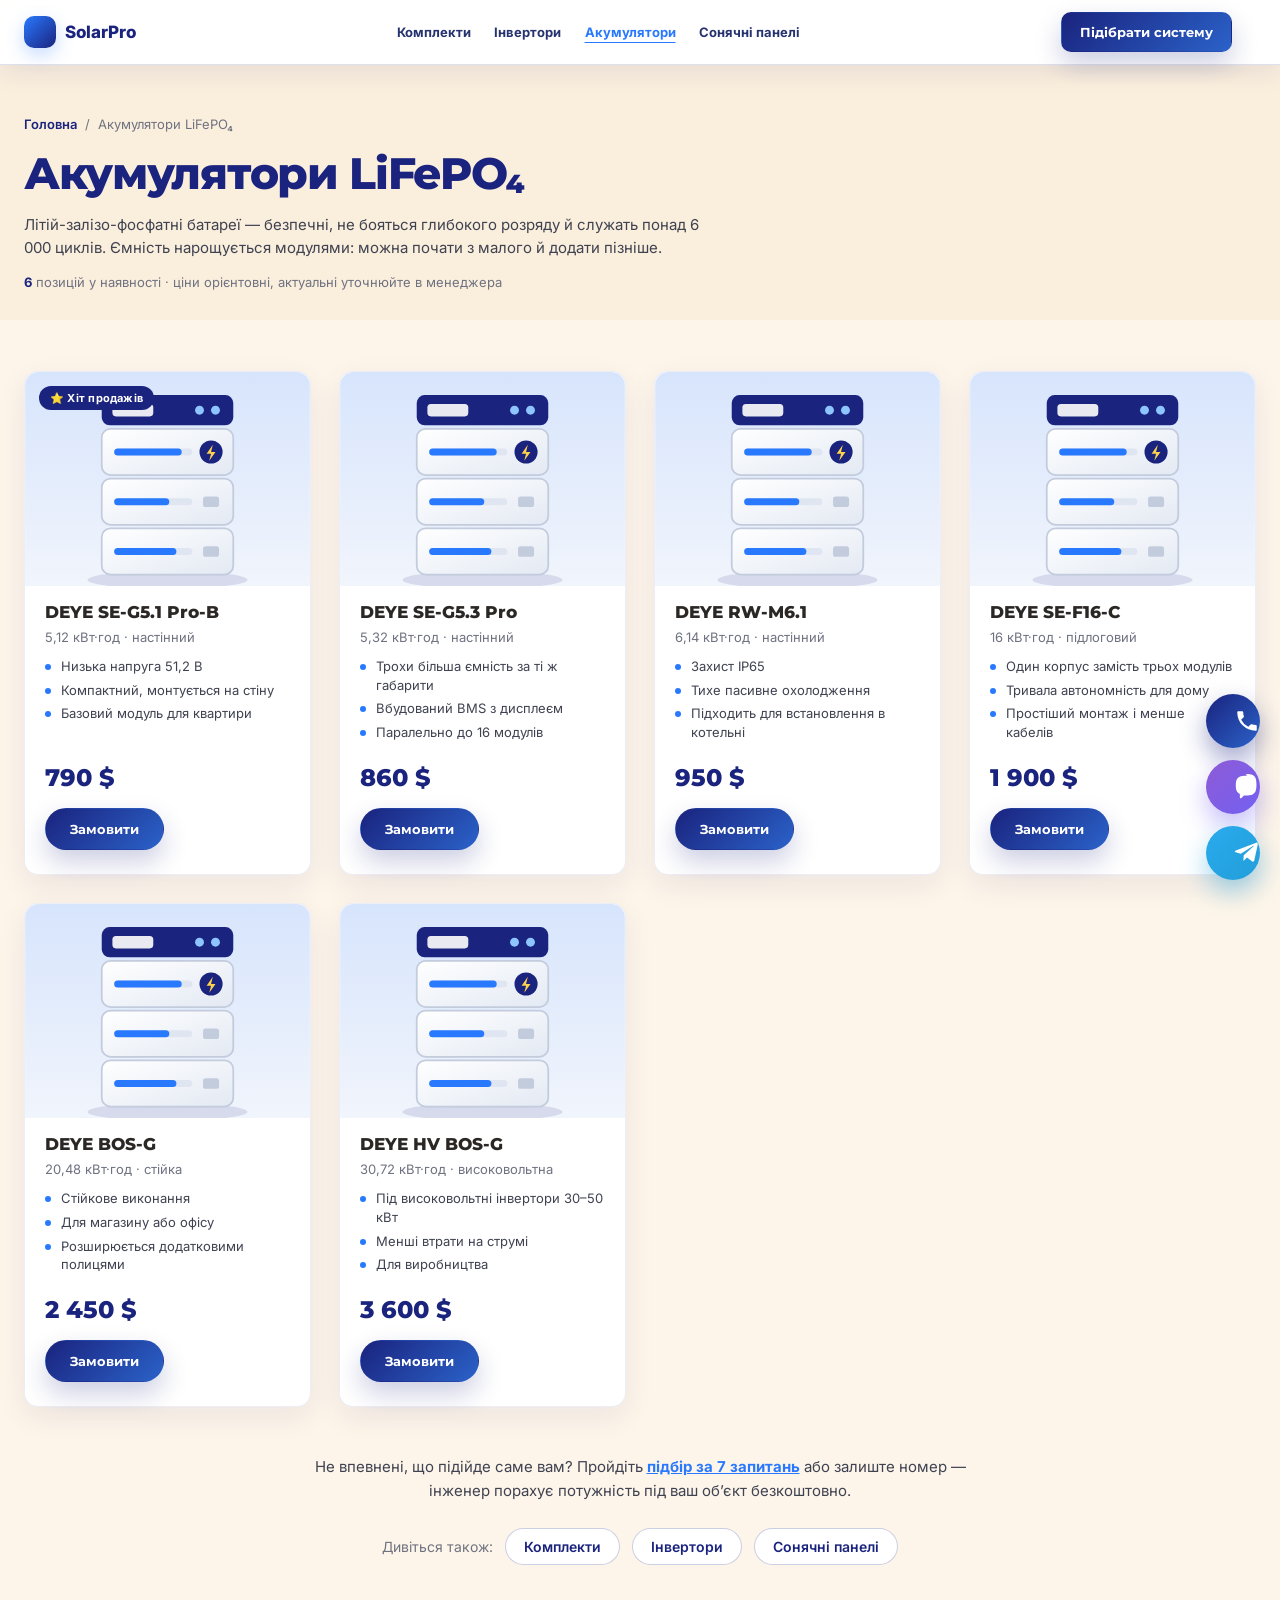
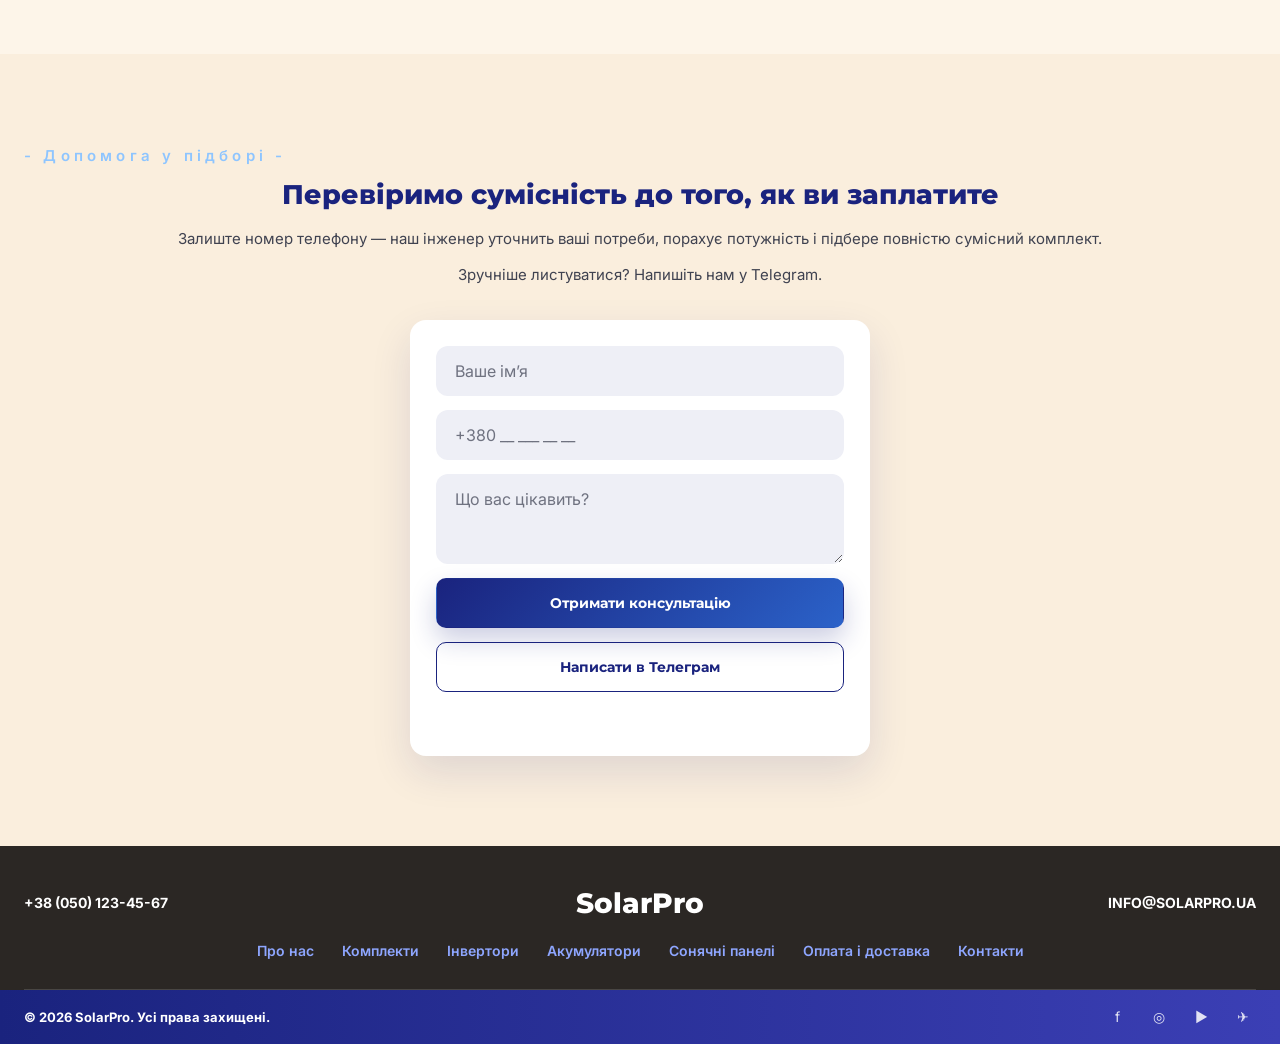
==== batteries.html @ 6836061a "Add SolarPro multi-page site Landing page plus four catalog pages for solar inverters, batteries and" ====
<!doctype html>
<html lang="uk">
  <head>
    <meta charset="utf-8">
    <meta name="viewport" content="width=device-width, initial-scale=1">
    <meta name="description" content="Акумулятори LiFePO₄ DEYE від 5 до 30 кВт·год для резервного живлення дому та бізнесу. Ціни та характеристики.">
    <meta name="theme-color" content="#1a237e">
    <title>Акумулятори LiFePO₄ | SolarPro</title>

    <link rel="preconnect" href="https://fonts.googleapis.com">
    <link rel="preconnect" href="https://fonts.gstatic.com" crossorigin>
    <link href="https://fonts.googleapis.com/css2?family=Inter:wght@400;500;600;700&family=Montserrat:wght@600;700;800&display=swap" rel="stylesheet">
    <link rel="stylesheet" href="styles.css">
  </head>

  <body class="page">
    <a class="skip-link" href="#catalog-grid">Перейти до товарів</a>

    <header class="page-header">
      <div class="shell sticky-header__inner">
        <a class="sticky-header__logo" href="index.html">
          <span class="approved-logo-mark" aria-hidden="true"></span>
          <span>SolarPro</span>
        </a>
        <nav class="sticky-header__nav" aria-label="Каталог">
            <a href="kits.html">Комплекти</a>
            <a href="inverters.html">Інвертори</a>
            <a href="batteries.html" class="is-active">Акумулятори</a>
            <a href="panels.html">Сонячні панелі</a>
        </nav>
        <a class="btn btn--primary btn--sm" href="index.html#selection">Підібрати систему</a>
        <button class="sticky-header__menu" type="button" aria-label="Відкрити меню" aria-expanded="false" aria-controls="mobile-nav"></button>
      </div>
    </header>

    <div class="mobile-nav" id="mobile-nav" hidden>
      <div class="mobile-nav__panel" role="dialog" aria-modal="true" aria-label="Меню">
        <button class="mobile-nav__close" type="button" aria-label="Закрити меню">×</button>
        <nav aria-label="Мобільне меню">
          <a href="index.html">Головна</a>
          <a href="kits.html">Комплекти</a>
          <a href="inverters.html">Інвертори</a>
          <a href="batteries.html">Акумулятори</a>
          <a href="panels.html">Сонячні панелі</a>
          <a href="index.html#selection">Підбір обладнання</a>
          <a href="index.html#about">Про нас</a>
          <a href="index.html#faq">Запитання</a>
          <a href="index.html#contacts">Контакти</a>
        </nav>
        <a class="mobile-nav__phone" href="tel:+380501234567" data-config="brand.phone">+38 (050) 123-45-67</a>
        <a class="mobile-nav__tg" href="#" data-config-href="social.telegram" target="_blank" rel="noopener">Написати в Telegram</a>
      </div>
    </div>

    <main>
      <section class="page-intro">
        <div class="shell">
          <nav class="breadcrumbs" aria-label="Хлібні крихти">
            <a href="index.html">Головна</a>
            <span aria-hidden="true">/</span>
            <span>Акумулятори LiFePO₄</span>
          </nav>

          <h1 class="page-title">Акумулятори LiFePO₄</h1>
          <p class="page-desc">Літій-залізо-фосфатні батареї — безпечні, не бояться глибокого розряду й служать понад 6 000 циклів. Ємність нарощується модулями: можна почати з малого й додати пізніше.</p>
          <p class="page-count"><strong data-catalog-count>0</strong> позицій у наявності · ціни орієнтовні, актуальні уточнюйте в менеджера</p>
        </div>
      </section>

      <section class="section section--catalog">
        <div class="shell">
          <div class="catalog-grid" id="catalog-grid" data-catalog="batteries"></div>

          <p class="catalog-hint">
            Не впевнені, що підійде саме вам? Пройдіть <a href="index.html#selection">підбір за 7 запитань</a>
            або залиште номер — інженер порахує потужність під ваш об’єкт безкоштовно.
          </p>

          <div class="crosslinks">
            <span class="crosslinks__label">Дивіться також:</span>
            <a class="crosslink" href="kits.html">Комплекти</a>
          <a class="crosslink" href="inverters.html">Інвертори</a>
          <a class="crosslink" href="panels.html">Сонячні панелі</a>
          </div>
        </div>
      </section>

      <section class="section section--help" id="contacts">
        <div class="shell help">
          <div class="help__text">
            <p class="eyebrow eyebrow--left">Допомога у підборі</p>
            <h2 class="help__title">Перевіримо сумісність до того, як ви заплатите</h2>
            <p>Залиште номер телефону — наш інженер уточнить ваші потреби, порахує потужність і підбере повністю сумісний комплект.</p>
            <p>Зручніше листуватися? Напишіть нам у Telegram.</p>
          </div>

          <form class="help__form" novalidate data-lead-form data-lead-source="Сторінка «Акумулятори LiFePO₄»">
            <div class="field">
              <label class="visually-hidden" for="p-name">Ваше ім’я</label>
              <input id="p-name" name="name" type="text" required autocomplete="name" placeholder="Ваше ім’я">
            </div>
            <div class="field">
              <label class="visually-hidden" for="p-phone">Ваш номер телефону</label>
              <input id="p-phone" name="phone" type="tel" required autocomplete="tel" placeholder="+380 __ ___ __ __">
            </div>
            <div class="field">
              <label class="visually-hidden" for="c-message">Що вас цікавить</label>
              <textarea id="c-message" name="message" rows="3" placeholder="Що вас цікавить?"></textarea>
            </div>
            <button class="btn btn--primary btn--wide" type="submit">Отримати консультацію</button>
            <a class="btn btn--outline btn--wide" href="#" data-config-href="social.telegram" target="_blank" rel="noopener">Написати в Телеграм</a>
            <p class="form__status" data-form-status role="status"></p>
          </form>
        </div>
      </section>
    </main>

    <footer class="footer">
      <div class="shell footer__top">
        <a class="footer__phone" href="tel:+380501234567" data-config="brand.phone">+38 (050) 123-45-67</a>
        <a class="footer__logo" href="index.html">SolarPro</a>
        <a class="footer__email" href="mailto:info@solarpro.ua" data-config="brand.email">info@solarpro.ua</a>
      </div>

      <nav class="footer__nav shell" aria-label="Footer">
        <a href="index.html#about">Про нас</a>
        <a href="kits.html">Комплекти</a>
        <a href="inverters.html">Інвертори</a>
        <a href="batteries.html">Акумулятори</a>
        <a href="panels.html">Сонячні панелі</a>
        <a href="index.html#faq">Оплата і доставка</a>
        <a href="index.html#contacts">Контакти</a>
      </nav>

      <div class="footer__bar">
        <div class="shell footer__bar-inner">
          <p>© <span data-year>2026</span> SolarPro. Усі права захищені.</p>
          <ul class="footer__social">
            <li><a href="#" data-config-href="social.facebook" target="_blank" rel="noopener" aria-label="Facebook">f</a></li>
            <li><a href="#" data-config-href="social.instagram" target="_blank" rel="noopener" aria-label="Instagram">◎</a></li>
            <li><a href="#" data-config-href="social.youtube" target="_blank" rel="noopener" aria-label="YouTube">▶</a></li>
            <li><a href="#" data-config-href="social.telegram" target="_blank" rel="noopener" aria-label="Telegram">✈</a></li>
          </ul>
        </div>
      </div>
    </footer>

    <!-- плаваючі кнопки зв'язку -->
    <div class="fab-stack">
      <a class="fab fab--phone" href="tel:+380501234567" data-config-href="brand.phoneHref" aria-label="Подзвонити нам">
        <svg viewBox="0 0 24 24" aria-hidden="true"><path fill="currentColor" d="M6.6 10.8a15.1 15.1 0 0 0 6.6 6.6l2.2-2.2c.3-.3.7-.4 1-.2 1.2.4 2.4.6 3.6.6.6 0 1 .4 1 1V20c0 .6-.4 1-1 1A17 17 0 0 1 3 4c0-.6.4-1 1-1h3.5c.6 0 1 .4 1 1 0 1.3.2 2.5.6 3.6.1.4 0 .8-.2 1l-2.3 2.2Z"/></svg>
        <span class="fab__label">Подзвонити</span>
      </a>

      <a class="fab fab--viber" href="#" data-config-href="social.viber" target="_blank" rel="noopener" aria-label="Написати у Viber">
        <svg viewBox="0 0 24 24" aria-hidden="true"><path fill="currentColor" d="M12 1.5c-3 0-5.3.3-6.9 1C3 3.4 1.9 5.6 1.7 8.6c-.1 1.5-.1 3 .1 4.5.3 2.6 1.5 4.4 3.6 5.3v3.1c0 .8.9 1.2 1.5.6l2.2-2.3c.4 0 .8.1 1.2.1 3 0 5.3-.3 6.9-1 2.1-.9 3.2-3.1 3.4-6.1.2-1.9.2-3.8 0-5.7-.2-3-1.3-5.2-3.4-6.1-1.6-.7-3.2-1-6.2-1Zm-.2 3.3c2.7 0 4.9 2.1 5 4.8 0 .3.2.5.5.5s.5-.2.5-.6c-.1-3.2-2.7-5.7-6-5.7-.3 0-.5.2-.5.5s.2.5.5.5Zm.1 2c1.6 0 2.9 1.2 3 2.8 0 .3.2.5.5.5s.5-.3.5-.6c-.1-2.1-1.8-3.7-4-3.7-.3 0-.5.2-.5.5s.2.5.5.5Zm.1 2c.6 0 1 .4 1 1 0 .3.2.5.5.5s.5-.2.5-.6c-.1-1-.9-1.8-2-1.9-.3 0-.5.2-.5.5s.2.5.5.5ZM8.4 7.2c-.4-.5-1-.6-1.5-.3l-.6.4c-.9.6-1.1 1.7-.6 2.7a14 14 0 0 0 5.6 5.6c1 .5 2.1.3 2.7-.6l.4-.6c.3-.5.2-1.1-.3-1.5l-1.5-1c-.4-.3-1-.2-1.4.2l-.4.5a9.5 9.5 0 0 1-2.4-2.4l.5-.4c.4-.4.5-1 .2-1.4l-.7-1.2Z"/></svg>
        <span class="fab__label">Viber</span>
      </a>

      <a class="fab fab--tg" href="#" data-config-href="social.telegram" target="_blank" rel="noopener" aria-label="Написати в Telegram">
        <svg viewBox="0 0 24 24" aria-hidden="true"><path fill="currentColor" d="M21.9 4.3 18.7 19c-.2 1-.9 1.3-1.8.8l-4.9-3.6-2.4 2.3c-.3.3-.5.5-1 .5l.4-5 9.1-8.2c.4-.4-.1-.6-.6-.2L6.3 12.7l-4.8-1.5c-1-.3-1-1 .2-1.5l18.8-7.2c.9-.3 1.6.2 1.4 1.8Z"/></svg>
        <span class="fab__label">Telegram</span>
      </a>
    </div>

    <div class="modal" id="thanks-modal" hidden>
      <div class="modal__backdrop" data-modal-close></div>
      <div class="modal__box" role="dialog" aria-modal="true" aria-labelledby="thanks-title">
        <button class="modal__close" type="button" aria-label="Закрити" data-modal-close>×</button>
        <span class="modal__check" aria-hidden="true">✓</span>
        <h3 id="thanks-title" data-thanks-title>Дякуємо! Заявку прийнято</h3>
        <p data-thanks-text></p>
        <p class="modal__extra" data-thanks-extra></p>
        <a class="btn btn--primary btn--wide" href="#" data-thanks-button target="_blank" rel="noopener">Перейти в Telegram-канал</a>
        <button class="modal__later" type="button" data-modal-close>Пізніше</button>
      </div>
    </div>

    <script src="config.js"></script>
    <script src="products.js"></script>
    <script src="script.js"></script>
  </body>
</html>
---- styles.css ----
/* ============================================================================
   SolarPro — стилі сайту
   1. Токени та база
   2. Перший екран (без змін із approved-hero.html)
   3. Загальні елементи: shell, кнопки, заголовки, каруселі
   4. Секції
   5. Модалка, мобільне меню, FAB
   6. Адаптив
   ========================================================================== */

/* ============================================================
   1. ТОКЕНИ ТА БАЗА
   ============================================================ */
:root {
  color-scheme: light;
  font-family: Inter, Montserrat, Arial, sans-serif;
  background: #f4f7ff;

  --cream: #fdf5e9;
  --cream-alt: #faeedd;
  --cream-deep: #f6e7d2;
  --navy: #1a237e;
  --navy-soft: #26336f;
  --blue: #2979ff;
  --blue-pale: #8ec5ff;
  --ink: #2b2724;
  --text: #3f4250;
  --muted: #6f7280;
  --line: rgba(26, 35, 126, 0.14);

  --shell: 1240px;
  --radius: 14px;
  --heading: Montserrat, Inter, Arial, sans-serif;
}

* {
  box-sizing: border-box;
}

html {
  scroll-behavior: smooth;
}

body {
  min-width: 320px;
  min-height: 100vh;
  margin: 0;
  color: #25345f;
  background:
    radial-gradient(circle at 85% 8%, rgba(41, 121, 255, 0.1), transparent 30rem),
    #f4f7ff;
}

button,
a {
  font: inherit;
}

img {
  max-width: 100%;
}

[hidden] {
  display: none !important;
}

.visually-hidden {
  position: absolute;
  overflow: hidden;
  width: 1px;
  height: 1px;
  clip: rect(0 0 0 0);
  white-space: nowrap;
}

.skip-link {
  position: absolute;
  z-index: 60;
  top: -60px;
  left: 16px;
  padding: 10px 16px;
  border-radius: 0 0 10px 10px;
  color: #fff;
  background: var(--navy);
  font-weight: 700;
  text-decoration: none;
  transition: top 160ms ease;
}

.skip-link:focus-visible {
  top: 0;
}

/* ============================================================
   2. ПЕРШИЙ ЕКРАН — код узятий із approved-hero.html без змін
   ============================================================ */
.approved-hybrid-variant {
  width: min(1440px, calc(100% - 32px));
  min-height: calc(100svh - 32px);
  margin: 16px auto;
  overflow: hidden;
  border: 1px solid rgba(26, 35, 126, 0.16);
  border-radius: 22px;
  background: #ffffff;
  box-shadow: 0 24px 60px rgba(20, 38, 112, 0.2);
}

.approved-video-area {
  position: relative;
  height: clamp(410px, 56svh, 560px);
  overflow: hidden;
  background: #0b1630;
}

.approved-video-area video {
  position: absolute;
  inset: 0;
  width: 100%;
  height: 100%;
  object-fit: cover;
  object-position: center 42%;
  transform: scale(1.035);
  transform-origin: center;
}

.approved-header {
  position: absolute;
  z-index: 4;
  top: 20px;
  right: 28px;
  left: 28px;
  display: grid;
  grid-template-columns: auto 1fr auto;
  gap: 28px;
  align-items: center;
  min-height: 60px;
  padding: 0 18px;
  border: 1px solid rgba(255, 255, 255, 0.68);
  border-radius: 13px;
  color: #1a237e;
  background: rgba(255, 255, 255, 0.94);
  box-shadow: 0 12px 28px rgba(7, 20, 75, 0.16);
  backdrop-filter: blur(12px);
}

.approved-logo {
  display: flex;
  gap: 9px;
  align-items: center;
  color: #1a237e;
  font-size: 17px;
  font-weight: 800;
  text-decoration: none;
}

.approved-logo-mark {
  width: 32px;
  height: 32px;
  border-radius: 10px;
  background: linear-gradient(135deg, #2979ff, #1a237e);
  box-shadow: 0 7px 18px rgba(41, 121, 255, 0.26);
}

.approved-nav {
  display: flex;
  gap: clamp(16px, 2vw, 28px);
  justify-content: center;
}

.approved-nav a {
  color: #26336f;
  font-size: 13px;
  font-weight: 700;
  text-decoration: none;
  transition: color 180ms ease;
}

.approved-nav a:hover,
.approved-nav a:focus-visible {
  color: #2979ff;
}

.approved-phone {
  padding: 10px 13px;
  border-radius: 9px;
  color: #1a237e;
  background: #edf3ff;
  font-size: 12px;
  font-weight: 800;
  text-decoration: none;
}

.approved-menu {
  display: none;
  width: 34px;
  height: 34px;
  padding: 0;
  border: 0;
  border-radius: 9px;
  background: #edf3ff;
}

.approved-menu::before {
  content: "";
  display: block;
  width: 14px;
  height: 9px;
  margin: auto;
  border-top: 2px solid #1a237e;
  border-bottom: 2px solid #1a237e;
}

.approved-title {
  position: absolute;
  z-index: 3;
  bottom: 38px;
  left: clamp(30px, 4.5vw, 66px);
  max-width: 760px;
  margin: 0;
  color: #ffffff;
  font-size: clamp(42px, 4.4vw, 64px);
  font-weight: 800;
  line-height: 0.98;
  letter-spacing: -0.045em;
  text-shadow: 0 3px 5px rgba(0, 0, 0, 0.94), 0 12px 30px rgba(0, 0, 0, 0.62);
}

.approved-lower {
  display: grid;
  grid-template-columns: minmax(310px, 1.2fr) minmax(300px, 1fr) 240px;
  gap: clamp(26px, 3vw, 48px);
  align-items: center;
  min-height: 240px;
  padding: 32px clamp(34px, 4vw, 60px);
  background: #ffffff;
}

.approved-promise {
  margin: 0;
  color: #1a237e;
  font-size: clamp(28px, 2.4vw, 38px);
  font-weight: 800;
  line-height: 1.08;
  letter-spacing: -0.035em;
}

.approved-benefits {
  display: grid;
  gap: 13px;
  margin: 0;
  padding: 0;
  list-style: none;
  font-size: 13px;
  font-weight: 650;
  line-height: 1.3;
}

.approved-benefits li {
  display: flex;
  gap: 10px;
  align-items: flex-start;
}

.approved-check {
  flex: 0 0 21px;
  display: grid;
  width: 21px;
  height: 21px;
  place-items: center;
  border-radius: 50%;
  color: #ffffff;
  background: #1a237e;
  box-shadow: 0 5px 12px rgba(26, 35, 126, 0.2);
  font-size: 12px;
  font-weight: 800;
}

.approved-actions {
  display: grid;
  gap: 12px;
}

.approved-button {
  position: relative;
  display: flex;
  min-height: 54px;
  overflow: hidden;
  align-items: center;
  justify-content: center;
  padding: 0 18px;
  border: 1px solid #1a237e;
  border-radius: 10px;
  color: #ffffff;
  background: linear-gradient(135deg, #1a237e, #2979ff);
  box-shadow: 0 13px 28px rgba(26, 35, 126, 0.22);
  font-size: 14px;
  font-weight: 800;
  text-align: center;
  text-decoration: none;
  transition: transform 180ms ease, box-shadow 180ms ease, background-color 180ms ease;
}

.approved-button::after {
  content: "";
  position: absolute;
  top: -40%;
  bottom: -40%;
  left: -35%;
  width: 24%;
  transform: skewX(-20deg);
  background: linear-gradient(90deg, transparent, rgba(255, 255, 255, 0.62), transparent);
  animation: approved-button-shine 3.8s ease-in-out infinite;
  pointer-events: none;
}

.approved-button.secondary {
  color: #1a237e;
  background: #ffffff;
  box-shadow: none;
}

.approved-button.secondary::after {
  background: linear-gradient(90deg, transparent, rgba(41, 121, 255, 0.2), transparent);
  animation-delay: 0.55s;
}

.approved-button:hover,
.approved-button:focus-visible {
  transform: translateY(-3px);
  box-shadow: 0 17px 34px rgba(26, 35, 126, 0.32), 0 0 0 4px rgba(41, 121, 255, 0.1);
}

.approved-button.secondary:hover,
.approved-button.secondary:focus-visible {
  background: #edf3ff;
  box-shadow: 0 14px 26px rgba(26, 35, 126, 0.14), 0 0 0 4px rgba(41, 121, 255, 0.08);
}

@keyframes approved-button-shine {
  0%, 48% {
    left: -35%;
    opacity: 0;
  }
  56% {
    opacity: 1;
  }
  72%, 100% {
    left: 120%;
    opacity: 0;
  }
}

/* ============================================================
   3. ЗАГАЛЬНІ ЕЛЕМЕНТИ
   ============================================================ */
.shell {
  width: min(var(--shell), calc(100% - 48px));
  margin-inline: auto;
}

.section {
  padding: clamp(56px, 7vw, 96px) 0;
  color: var(--text);
  background: var(--cream);
}

.section--categories,
.section--products,
.section--support,
.section--faq {
  background: var(--cream);
}

.section--about,
.section--help {
  background: var(--cream-alt);
}

.eyebrow {
  margin: 0 0 14px;
  color: var(--blue-pale);
  font-size: 13px;
  font-weight: 600;
  letter-spacing: 0.28em;
  text-align: center;
  text-transform: none;
}

.eyebrow::before {
  content: "- ";
}

.eyebrow::after {
  content: " -";
}

.eyebrow--left {
  text-align: left;
}

.eyebrow--light {
  color: #9dc4ff;
}

.section__title {
  max-width: min(100%, 1160px);
  margin: 0 auto 20px;
  color: var(--navy);
  font-family: var(--heading);
  font-size: clamp(26px, 3.1vw, 42px);
  font-weight: 800;
  line-height: 1.08;
  letter-spacing: -0.03em;
  text-align: center;
  text-wrap: balance;
}

.section__title--left {
  margin-inline: 0;
  text-align: left;
}

.section__lead {
  max-width: 68ch;
  margin: 0 auto 14px;
  color: var(--text);
  font-size: clamp(15px, 1.15vw, 17px);
  line-height: 1.5;
  text-align: center;
  text-wrap: pretty;
}

.section__lead strong {
  color: var(--navy);
}

.section__note {
  margin: 22px auto 0;
  color: var(--navy);
  font-size: 16px;
  font-style: italic;
  font-weight: 700;
  text-align: center;
}

/* --- кнопки --- */
.btn {
  display: inline-flex;
  align-items: center;
  justify-content: center;
  min-height: 50px;
  padding: 0 26px;
  border: 1px solid transparent;
  border-radius: 10px;
  font-family: var(--heading);
  font-size: 14px;
  font-weight: 700;
  text-align: center;
  text-decoration: none;
  cursor: pointer;
  transition: transform 170ms ease, box-shadow 170ms ease, background-color 170ms ease, color 170ms ease;
}

.btn--primary {
  color: #fff;
  background: linear-gradient(135deg, var(--navy), #2b62c9);
  box-shadow: 0 12px 26px rgba(26, 35, 126, 0.22);
}

.btn--primary:hover,
.btn--primary:focus-visible {
  transform: translateY(-2px);
  box-shadow: 0 16px 32px rgba(26, 35, 126, 0.3);
}

.btn--outline {
  border-color: var(--navy);
  color: var(--navy);
  background: transparent;
}

.btn--outline:hover,
.btn--outline:focus-visible {
  transform: translateY(-2px);
  color: #fff;
  background: var(--navy);
}

.btn--ghost {
  border-color: rgba(255, 255, 255, 0.85);
  color: #fff;
  background: rgba(255, 255, 255, 0.06);
}

.btn--ghost:hover,
.btn--ghost:focus-visible {
  color: var(--navy);
  background: #fff;
}

.btn--pill {
  min-height: 42px;
  padding: 0 24px;
  border-radius: 24px;
  font-size: 13px;
}

.btn--sm {
  min-height: 40px;
  padding: 0 18px;
  font-size: 13px;
}

.btn--wide {
  width: 100%;
}

.btn[disabled] {
  cursor: not-allowed;
  opacity: 0.45;
  transform: none;
  box-shadow: none;
}

/* --- карусель --- */
.carousel {
  position: relative;
  margin-top: 44px;
  padding-inline: 46px;
}

.carousel__track {
  display: flex;
  gap: 26px;
  overflow-x: auto;
  padding-bottom: 8px;
  scroll-snap-type: x mandatory;
  scrollbar-width: none;
}

.carousel__track::-webkit-scrollbar {
  display: none;
}

.carousel__track > * {
  flex: 0 0 calc((100% - 78px) / 4);
  scroll-snap-align: start;
}

@media (max-width: 1180px) {
  .carousel__track > * {
    flex-basis: calc((100% - 52px) / 3);
  }
}

@media (max-width: 880px) {
  .carousel__track > * {
    flex-basis: calc((100% - 26px) / 2);
  }
}

.carousel__arrow {
  position: absolute;
  z-index: 2;
  top: 50%;
  display: grid;
  width: 40px;
  height: 40px;
  translate: 0 -50%;
  place-items: center;
  padding: 0 0 4px;
  border: 0;
  border-radius: 50%;
  color: var(--navy);
  background: transparent;
  font-size: 34px;
  line-height: 1;
  cursor: pointer;
  transition: background-color 160ms ease, opacity 160ms ease;
}

.carousel__arrow:hover {
  background: rgba(26, 35, 126, 0.08);
}

.carousel__arrow[disabled] {
  cursor: default;
  opacity: 0.25;
}

.carousel__arrow--prev {
  left: 0;
}

.carousel__arrow--next {
  right: 0;
}

/* --- поля форм --- */
.field {
  display: grid;
  gap: 8px;
}

.field label {
  color: var(--navy);
  font-size: 15px;
  font-weight: 600;
}

.field input,
.field textarea {
  width: 100%;
  padding: 14px 18px;
  border: 1px solid transparent;
  border-radius: 12px;
  color: var(--ink);
  background: rgba(26, 35, 126, 0.07);
  font: inherit;
  transition: border-color 160ms ease, background-color 160ms ease;
}

.field textarea {
  resize: vertical;
}

.field input::placeholder,
.field textarea::placeholder {
  color: var(--muted);
}

.field input:focus-visible,
.field textarea:focus-visible {
  border-color: var(--blue);
  background: #fff;
  outline: none;
}

.field input[aria-invalid="true"] {
  border-color: #d64545;
  background: rgba(214, 69, 69, 0.08);
}

.form__status {
  min-height: 20px;
  margin: 4px 0 0;
  color: #d64545;
  font-size: 13px;
  font-weight: 600;
}

.form__status[data-ok] {
  color: #1d7a44;
}

.form__consent {
  margin: 0;
  color: var(--muted);
  font-size: 12px;
  line-height: 1.4;
}

/* ============================================================
   4. СЕКЦІЇ
   ============================================================ */

/* --- 4.1 переваги (у блоці «Хто ми») --- */
.section--advantages {
  padding-top: clamp(10px, 1.4vw, 20px);
  background: var(--cream);
}

.advantages {
  position: relative;
  overflow: hidden;
  padding: clamp(30px, 3.6vw, 52px) clamp(24px, 3.4vw, 56px);
  border-radius: 20px;
  color: #fff;
  background: linear-gradient(135deg, #16205f, #1a237e 45%, #2b62c9);
  box-shadow: 0 22px 50px rgba(20, 38, 112, 0.28);
}

/* м'який відблиск, щоб блок не був «плоским» */
.advantages::before {
  content: "";
  position: absolute;
  top: -40%;
  right: -10%;
  width: 420px;
  height: 420px;
  border-radius: 50%;
  background: radial-gradient(circle, rgba(255, 255, 255, 0.14), transparent 70%);
  pointer-events: none;
}

.advantages > * {
  position: relative;
}

.advantages__title {
  max-width: min(100%, 1200px);
  margin: 0 auto 30px;
  color: #fff;
  font-family: var(--heading);
  font-size: clamp(18px, 1.62vw, 23px);
  font-weight: 800;
  line-height: 1.2;
  letter-spacing: -0.02em;
  text-align: center;
  text-wrap: balance;
}

.advantages__list {
  display: grid;
  grid-template-columns: repeat(2, minmax(0, 1fr));
  gap: 16px clamp(26px, 4vw, 56px);
  margin: 0;
  padding: 0;
  list-style: none;
}

.advantages__list li {
  display: flex;
  gap: 12px;
  align-items: flex-start;
  color: rgba(255, 255, 255, 0.94);
  font-size: 15px;
  line-height: 1.4;
}

/* галочки на темному тлі — навпаки: біле коло, синя пташка */
.advantages__list .approved-check {
  color: var(--navy);
  background: #fff;
  box-shadow: 0 5px 14px rgba(0, 0, 0, 0.22);
}

/* --- 4.2 категорії --- */
.cat-card {
  display: flex;
  flex-direction: column;
  padding: 22px 22px 26px;
  border: 1px solid rgba(26, 35, 126, 0.08);
  border-radius: var(--radius);
  background: #fff;
  box-shadow: 0 10px 30px rgba(26, 35, 126, 0.07);
  transition: transform 180ms ease, box-shadow 180ms ease;
}

.cat-card:hover {
  transform: translateY(-4px);
  box-shadow: 0 18px 40px rgba(26, 35, 126, 0.14);
}

.cat-card__media {
  margin: -22px -22px 18px;
  border-radius: var(--radius) var(--radius) 0 0;
  background: #f3f6fc;
  aspect-ratio: 4 / 3;
  display: grid;
  place-items: center;
  overflow: hidden;
}

.cat-card__media img {
  width: 100%;
  height: 100%;
  object-fit: contain;
}

.cat-card h3 {
  margin: 0 0 10px;
  color: var(--navy);
  font-family: var(--heading);
  font-size: 20px;
  font-weight: 800;
}

.cat-card p {
  flex: 1;
  margin: 0 0 20px;
  font-size: 14px;
  line-height: 1.5;
}

.cat-card .btn {
  align-self: flex-start;
}

/* --- 4.3 квіз --- */
.section--quiz-intro {
  padding-bottom: clamp(34px, 4vw, 52px);
}

.quiz {
  position: relative;
  padding: clamp(38px, 5vw, 62px) 24px;
  background:
    linear-gradient(rgba(9, 20, 54, 0.62), rgba(9, 20, 54, 0.62)),
    url("assets/roof-array.png") center / cover no-repeat;
}

.quiz__inner {
  width: min(760px, 100%);
  margin-inline: auto;
  color: #fff;
  text-align: center;
}

.quiz__counter {
  margin: 0 0 10px;
  color: rgba(255, 255, 255, 0.78);
  font-size: 14px;
  font-weight: 600;
  letter-spacing: 0.06em;
}

.quiz__progress {
  width: min(320px, 70%);
  height: 4px;
  margin: 0 auto 22px;
  overflow: hidden;
  border-radius: 4px;
  background: rgba(255, 255, 255, 0.22);
}

.quiz__progress span {
  display: block;
  width: 14%;
  height: 100%;
  border-radius: 4px;
  background: var(--blue);
  transition: width 260ms ease;
}

.quiz__question {
  margin: 0 0 26px;
  font-family: var(--heading);
  font-size: clamp(20px, 2.2vw, 27px);
  font-weight: 800;
  line-height: 1.2;
  text-wrap: balance;
}

.quiz__options {
  display: grid;
  gap: 10px;
  max-width: 520px;
  margin: 0 auto 30px;
  text-align: left;
}

.quiz__option {
  display: flex;
  gap: 12px;
  align-items: center;
  padding: 13px 18px;
  border: 1px solid rgba(255, 255, 255, 0.42);
  border-radius: 11px;
  color: #fff;
  background: rgba(255, 255, 255, 0.08);
  font-size: 15px;
  text-align: left;
  cursor: pointer;
  transition: background-color 160ms ease, border-color 160ms ease, transform 160ms ease;
}

.quiz__option:hover {
  background: rgba(255, 255, 255, 0.16);
}

.quiz__option::before {
  content: "";
  flex: 0 0 18px;
  width: 18px;
  height: 18px;
  border: 2px solid rgba(255, 255, 255, 0.8);
  border-radius: 50%;
  transition: border-color 160ms ease, box-shadow 160ms ease, background-color 160ms ease;
}

.quiz__option[aria-checked="true"] {
  border-color: var(--blue);
  background: rgba(41, 121, 255, 0.3);
}

.quiz__option[aria-checked="true"]::before {
  border-color: #fff;
  background: #fff;
  box-shadow: inset 0 0 0 4px var(--blue);
}

.quiz__nav {
  display: flex;
  gap: 18px;
  align-items: center;
  justify-content: center;
}

.quiz__back {
  border: 0;
  color: rgba(255, 255, 255, 0.8);
  background: none;
  font-size: 14px;
  font-weight: 600;
  cursor: pointer;
}

.quiz__back:hover {
  color: #fff;
}

.quiz__next {
  min-width: 170px;
}

/* результат */
.quiz__specs {
  display: grid;
  grid-template-columns: repeat(auto-fit, minmax(150px, 1fr));
  gap: 12px;
  margin: 0 0 22px;
}

.quiz__spec {
  padding: 16px 14px;
  border: 1px solid rgba(255, 255, 255, 0.3);
  border-radius: 12px;
  background: rgba(255, 255, 255, 0.1);
}

.quiz__spec-label {
  display: block;
  margin-bottom: 6px;
  color: rgba(255, 255, 255, 0.75);
  font-size: 12px;
  letter-spacing: 0.04em;
}

.quiz__spec strong {
  font-family: var(--heading);
  font-size: 18px;
  font-weight: 800;
}

.quiz__result-note {
  max-width: 56ch;
  margin: 0 auto 26px;
  color: rgba(255, 255, 255, 0.92);
  font-size: 15px;
  line-height: 1.5;
}

.quiz__form {
  display: grid;
  gap: 14px;
  max-width: 440px;
  margin-inline: auto;
  padding: 24px;
  border-radius: 16px;
  background: rgba(255, 255, 255, 0.95);
  text-align: left;
}

.quiz__form .field label {
  font-size: 14px;
}

.quiz__restart {
  margin-top: 20px;
  border: 0;
  color: rgba(255, 255, 255, 0.82);
  background: none;
  font-size: 14px;
  text-decoration: underline;
  cursor: pointer;
}

/* --- 4.4 товари --- */
.product {
  position: relative;
  display: flex;
  flex-direction: column;
  padding: 20px 20px 24px;
  border: 1px solid rgba(26, 35, 126, 0.08);
  border-radius: var(--radius);
  background: #fff;
  box-shadow: 0 10px 30px rgba(26, 35, 126, 0.07);
  transition: transform 180ms ease, box-shadow 180ms ease;
}

.product:hover {
  transform: translateY(-4px);
  box-shadow: 0 18px 40px rgba(26, 35, 126, 0.14);
}

.product__badge {
  position: absolute;
  z-index: 2;
  top: 14px;
  left: 14px;
  padding: 5px 11px;
  border-radius: 20px;
  color: #fff;
  background: #e8873a;
  font-size: 11px;
  font-weight: 700;
  letter-spacing: 0.02em;
}

.product__badge--hit {
  background: var(--navy);
}

.product__media {
  margin: -20px -20px 16px;
  border-radius: var(--radius) var(--radius) 0 0;
  background: #f3f6fc;
  aspect-ratio: 4 / 3;
  display: grid;
  place-items: center;
  overflow: hidden;
}

.product__media img {
  width: 100%;
  height: 100%;
  object-fit: contain;
}

.product__name {
  margin: 0 0 6px;
  color: var(--ink);
  font-family: var(--heading);
  font-size: 17px;
  font-weight: 800;
  line-height: 1.24;
}

.product__meta {
  margin: 0 0 12px;
  color: var(--muted);
  font-size: 13px;
}

.product__specs {
  flex: 1;
  margin: 0 0 16px;
  padding: 0;
  list-style: none;
  font-size: 13px;
  line-height: 1.45;
}

.product__specs li {
  position: relative;
  padding-left: 16px;
  margin-bottom: 5px;
}

.product__specs li::before {
  content: "";
  position: absolute;
  top: 7px;
  left: 0;
  width: 6px;
  height: 6px;
  border-radius: 50%;
  background: var(--blue);
}

.product__price {
  margin: 0 0 16px;
  color: var(--navy);
  font-family: var(--heading);
  font-size: 24px;
  font-weight: 800;
}

.product__price s {
  margin-right: 8px;
  color: var(--muted);
  font-size: 16px;
  font-weight: 600;
}

.product .btn {
  align-self: flex-start;
}

.products__note {
  max-width: 76ch;
  margin: 34px auto 0;
  color: var(--text);
  font-size: 14px;
  line-height: 1.55;
  text-align: center;
}

.products__note a {
  color: var(--blue);
  font-weight: 700;
}

/* --- 4.5 хто ми --- */
.about {
  text-align: center;
}

.about__intro {
  max-width: 74ch;
  margin: 26px auto 0 !important;
  font-size: clamp(16px, 1.3vw, 18px) !important;
  line-height: 1.55;
}

.about__outro {
  max-width: 80ch;
  margin: 0 auto !important;
  font-size: 15px !important;
  line-height: 1.6;
}

.about__facts {
  display: grid;
  grid-template-columns: repeat(3, minmax(0, 1fr));
  gap: clamp(18px, 2vw, 28px);
  margin: clamp(28px, 3.2vw, 40px) 0;
  padding: 0;
  list-style: none;
}

.fact {
  padding: 26px 22px;
  border: 1px solid rgba(26, 35, 126, 0.08);
  border-radius: 16px;
  background: #fff;
  box-shadow: 0 12px 30px rgba(26, 35, 126, 0.07);
  transition: transform 260ms ease, box-shadow 260ms ease;
}

.fact:hover {
  transform: translateY(-5px);
  box-shadow: 0 22px 44px rgba(26, 35, 126, 0.15);
}

.fact__num {
  display: block;
  margin-bottom: 10px;
  color: var(--navy);
  font-family: var(--heading);
  font-size: clamp(28px, 2.8vw, 40px);
  font-weight: 800;
  letter-spacing: -0.03em;
  line-height: 1;
}

.fact__text {
  color: var(--text);
  font-size: 14px;
  line-height: 1.5;
}

.about p {
  margin: 0 0 16px;
  font-size: 15px;
  line-height: 1.6;
}

.about strong {
  color: var(--navy);
}

.about__rule {
  display: block;
  width: 88px;
  height: 3px;
  margin: 0 auto;
  border-radius: 3px;
  background: var(--blue);
}

.about__lead {
  font-size: 16px !important;
}


/* --- 4.6 допомога у підборі --- */
.help {
  text-align: center;
}

.help__title {
  margin: 0 0 16px;
  color: var(--navy);
  font-family: var(--heading);
  font-size: clamp(21px, 2.1vw, 28px);
  font-weight: 800;
  line-height: 1.2;
}

.help__text p {
  margin: 0 0 12px;
  font-size: 15px;
  line-height: 1.55;
}

.help__form {
  display: grid;
  gap: 14px;
  max-width: 460px;
  margin: 34px auto 0;
  padding: 26px;
  text-align: left;
  border-radius: 16px;
  background: #fff;
  box-shadow: 0 16px 40px rgba(26, 35, 126, 0.12);
}

/* --- 4.7 підтримка --- */
.support__grid {
  display: grid;
  grid-template-columns: repeat(auto-fit, minmax(220px, 1fr));
  gap: clamp(24px, 3vw, 40px);
  margin: 48px 0 0;
  padding: 0;
  list-style: none;
}

.support__item {
  padding: 30px 26px;
  border: 1px solid rgba(26, 35, 126, 0.08);
  border-radius: 16px;
  background: #fff;
  box-shadow: 0 12px 30px rgba(26, 35, 126, 0.07);
  text-align: center;
  transition: transform 260ms ease, box-shadow 260ms ease;
}

.support__item:hover {
  transform: translateY(-6px);
  box-shadow: 0 24px 46px rgba(26, 35, 126, 0.16);
}

.support__icon {
  display: grid;
  width: 52px;
  height: 52px;
  margin: 0 auto 18px;
  place-items: center;
  color: var(--navy);
}

.support__icon svg {
  width: 100%;
  height: 100%;
  animation: soft-float 4.6s ease-in-out infinite;
}

.support__item:nth-child(2) .support__icon svg { animation-delay: 0.5s; }
.support__item:nth-child(3) .support__icon svg { animation-delay: 1s; }
.support__item:nth-child(4) .support__icon svg { animation-delay: 1.5s; }

.support__item:hover .support__icon {
  color: var(--blue);
  transform: scale(1.08);
}

.support__icon {
  transition: color 240ms ease, transform 260ms ease;
}

@keyframes soft-float {
  0%, 100% { transform: translateY(0); }
  50% { transform: translateY(-6px); }
}

.support__item h3 {
  margin: 0 0 14px;
  color: var(--ink);
  font-family: var(--heading);
  font-size: 17px;
  font-weight: 700;
  line-height: 1.25;
}

.support__item p {
  margin: 0;
  font-size: 14px;
  line-height: 1.55;
  text-align: left;
}

.support__actions {
  display: flex;
  flex-wrap: wrap;
  gap: 16px;
  justify-content: center;
  margin-top: 46px;
}

/* --- 4.8 відгуки --- */
.reviews {
  display: grid;
  grid-template-columns: repeat(auto-fit, minmax(260px, 1fr));
  gap: clamp(24px, 3vw, 48px);
  margin: 46px 0 0;
  padding: 0;
  list-style: none;
}

.review__quote {
  display: block;
  color: var(--blue);
  font-family: Georgia, serif;
  font-size: 64px;
  font-weight: 700;
  line-height: 0.6;
}

.review__author {
  margin: 22px 0 12px;
  color: var(--ink);
  font-family: var(--heading);
  font-size: 17px;
  font-weight: 800;
}

.review p {
  margin: 0;
  color: var(--muted);
  font-size: 14px;
  line-height: 1.6;
}

/* --- 4.9 CTA --- */
.cta {
  padding: clamp(60px, 8vw, 110px) 24px;
  background:
    linear-gradient(rgba(9, 20, 54, 0.68), rgba(9, 20, 54, 0.68)),
    url("assets/house-system.png") center / cover no-repeat;
  text-align: center;
}

.cta__inner {
  width: min(760px, 100%);
  margin-inline: auto;
  color: #fff;
}

.cta__title {
  margin: 0 0 14px;
  font-family: var(--heading);
  font-size: clamp(28px, 3.6vw, 46px);
  font-weight: 800;
  letter-spacing: -0.03em;
}

.cta__lead {
  margin: 0 0 32px;
  font-size: 17px;
}

.cta__actions {
  display: flex;
  flex-wrap: wrap;
  gap: 16px;
  justify-content: center;
}

/* --- 4.10 FAQ --- */
.faq {
  max-width: 940px;
  margin: 48px auto 0;
}

.faq__item {
  border-bottom: 1px solid rgba(26, 35, 126, 0.16);
}

.faq__item summary {
  display: flex;
  gap: 20px;
  align-items: center;
  justify-content: space-between;
  padding: 20px 4px;
  color: var(--ink);
  font-family: var(--heading);
  font-size: 16px;
  font-weight: 700;
  list-style: none;
  cursor: pointer;
  transition: color 160ms ease;
}

.faq__item summary::-webkit-details-marker {
  display: none;
}

.faq__item summary::after {
  content: "+";
  flex: 0 0 auto;
  color: var(--navy);
  font-size: 24px;
  font-weight: 400;
  line-height: 1;
  transition: transform 200ms ease;
}

.faq__item[open] summary {
  color: var(--navy);
}

.faq__item[open] summary::after {
  transform: rotate(45deg);
}

.faq__body {
  padding: 0 44px 22px 4px;
  color: var(--text);
  font-size: 14.5px;
  line-height: 1.6;
}

.faq__body p {
  margin: 0 0 10px;
}

.faq__body ul {
  margin: 0 0 10px;
  padding-left: 20px;
}

.faq__body a {
  color: var(--blue);
  font-weight: 600;
}

/* --- 4.11 контакти --- */
.section--contacts {
  padding-bottom: 0;
  background: var(--cream);
}

.contacts {
  display: grid;
  grid-template-columns: repeat(2, minmax(0, 1fr));
  align-items: stretch;
  margin-top: 26px;
}

.contacts__info {
  padding: clamp(28px, 4vw, 56px) clamp(24px, 4vw, 64px) clamp(40px, 5vw, 70px);
  margin-left: auto;
  width: min(620px, 100%);
}

.contacts__title {
  margin: 0 0 18px;
  color: var(--navy);
  font-family: var(--heading);
  font-size: clamp(28px, 3.2vw, 42px);
  font-weight: 800;
  line-height: 1.08;
  letter-spacing: -0.03em;
}

.contacts__lead {
  margin: 0 0 28px;
  font-size: 16px;
  line-height: 1.55;
}

.contacts__list {
  display: grid;
  grid-template-columns: auto 1fr;
  gap: 14px 26px;
  margin: 0 0 30px;
}

.contacts__list dt {
  color: var(--navy);
  font-family: var(--heading);
  font-size: 16px;
  font-weight: 800;
}

.contacts__list dd {
  margin: 0;
  color: var(--text);
  font-size: 15px;
  line-height: 1.5;
}

.contacts__list a {
  color: var(--text);
  text-decoration: none;
}

.contacts__list a:hover {
  color: var(--blue);
}

.contacts__map {
  overflow: hidden;
  border-radius: 12px;
  background: #e7e9ee;
  aspect-ratio: 16 / 9;
}

.contacts__map iframe {
  display: block;
  width: 100%;
  height: 100%;
  border: 0;
}

.contacts__form {
  display: grid;
  align-content: center;
  gap: 18px;
  padding: clamp(30px, 4vw, 58px) clamp(24px, 4vw, 64px);
  background: linear-gradient(150deg, #e9e5df, #d9d5cf);
}

.contacts__form .field input,
.contacts__form .field textarea {
  background: rgba(255, 255, 255, 0.55);
}

/* --- 4.12 футер --- */
.footer {
  color: #fff;
  background: #2b2724;
}

.footer__top {
  display: grid;
  grid-template-columns: 1fr auto 1fr;
  gap: 20px;
  align-items: center;
  padding: 40px 0 22px;
}

.footer__phone,
.footer__email {
  color: #fff;
  font-size: 14px;
  font-weight: 700;
  text-decoration: none;
}

.footer__email {
  text-align: right;
  text-transform: uppercase;
}

.footer__logo {
  color: #fff;
  font-family: var(--heading);
  font-size: 28px;
  font-weight: 800;
  text-decoration: none;
}

.footer__nav {
  display: flex;
  flex-wrap: wrap;
  gap: 12px 28px;
  justify-content: center;
  padding-bottom: 30px;
  border-bottom: 1px solid rgba(255, 255, 255, 0.14);
}

.footer__nav a {
  color: #8ea6ff;
  font-size: 14px;
  font-weight: 600;
  text-decoration: none;
}

.footer__nav a:hover {
  color: #fff;
}

.footer__bar {
  background: linear-gradient(90deg, #1a237e, #3b3fb5);
}

.footer__bar-inner {
  display: flex;
  flex-wrap: wrap;
  gap: 14px;
  align-items: center;
  justify-content: space-between;
  padding: 14px 0;
}

.footer__bar-inner p {
  margin: 0;
  font-size: 13px;
  font-weight: 700;
}

.footer__social {
  display: flex;
  gap: 16px;
  margin: 0;
  padding: 0;
  list-style: none;
}

.footer__social a {
  display: grid;
  width: 26px;
  height: 26px;
  place-items: center;
  color: #fff;
  font-size: 14px;
  text-decoration: none;
  opacity: 0.85;
}

.footer__social a:hover {
  opacity: 1;
}

/* ============================================================
   5. ЛИПКИЙ ХЕДЕР, МОБІЛЬНЕ МЕНЮ, МОДАЛКА, FAB
   ============================================================ */
.sticky-header {
  position: fixed;
  z-index: 40;
  top: 0;
  right: 0;
  left: 0;
  padding: 10px 0;
  border-bottom: 1px solid var(--line);
  background: rgba(255, 255, 255, 0.95);
  box-shadow: 0 8px 24px rgba(20, 38, 112, 0.1);
  backdrop-filter: blur(12px);
  translate: 0 -110%;
  transition: translate 240ms ease;
}

.sticky-header.is-visible {
  translate: 0 0;
}

.sticky-header__inner {
  display: grid;
  grid-template-columns: auto 1fr auto auto;
  gap: 24px;
  align-items: center;
}

.sticky-header__logo {
  display: flex;
  gap: 9px;
  align-items: center;
  color: var(--navy);
  font-size: 17px;
  font-weight: 800;
  text-decoration: none;
}

.sticky-header__nav {
  display: flex;
  gap: clamp(14px, 1.8vw, 26px);
  justify-content: center;
}

.sticky-header__nav a {
  color: var(--navy-soft);
  font-size: 13px;
  font-weight: 700;
  text-decoration: none;
}

.sticky-header__nav a:hover {
  color: var(--blue);
}

.sticky-header__menu {
  display: none;
  width: 36px;
  height: 36px;
  padding: 0;
  border: 0;
  border-radius: 9px;
  background: #edf3ff;
  cursor: pointer;
}

.sticky-header__menu::before {
  content: "";
  display: block;
  width: 15px;
  height: 10px;
  margin: auto;
  border-top: 2px solid var(--navy);
  border-bottom: 2px solid var(--navy);
}

/* мобільне меню */
.mobile-nav {
  position: fixed;
  z-index: 70;
  inset: 0;
  background: rgba(9, 15, 40, 0.55);
}

.mobile-nav__panel {
  display: grid;
  align-content: start;
  gap: 6px;
  width: min(320px, 86%);
  height: 100%;
  margin-left: auto;
  padding: 26px 24px;
  background: #fff;
  animation: slide-in 220ms ease;
  overflow-y: auto;
}

@keyframes slide-in {
  from { translate: 100% 0; }
  to { translate: 0 0; }
}

.mobile-nav__close {
  justify-self: end;
  width: 38px;
  height: 38px;
  border: 0;
  border-radius: 10px;
  color: var(--navy);
  background: #edf3ff;
  font-size: 24px;
  line-height: 1;
  cursor: pointer;
}

.mobile-nav nav {
  display: grid;
  gap: 2px;
  margin: 12px 0 18px;
}

.mobile-nav nav a {
  padding: 13px 4px;
  border-bottom: 1px solid var(--line);
  color: var(--navy);
  font-size: 16px;
  font-weight: 700;
  text-decoration: none;
}

.mobile-nav__phone,
.mobile-nav__tg {
  display: block;
  padding: 13px;
  border-radius: 10px;
  font-size: 15px;
  font-weight: 800;
  text-align: center;
  text-decoration: none;
}

.mobile-nav__phone {
  margin-bottom: 10px;
  color: var(--navy);
  background: #edf3ff;
}

.mobile-nav__tg {
  color: #fff;
  background: linear-gradient(135deg, var(--navy), var(--blue));
}

/* модалка подяки */
.modal {
  position: fixed;
  z-index: 80;
  inset: 0;
  display: grid;
  place-items: center;
  padding: 24px;
}

.modal__backdrop {
  position: absolute;
  inset: 0;
  background: rgba(9, 15, 40, 0.6);
}

.modal__box {
  position: relative;
  width: min(460px, 100%);
  padding: 34px 30px 30px;
  border-radius: 18px;
  background: #fff;
  box-shadow: 0 30px 70px rgba(9, 15, 40, 0.35);
  text-align: center;
  animation: pop-in 200ms ease;
}

@keyframes pop-in {
  from { opacity: 0; scale: 0.94; }
  to { opacity: 1; scale: 1; }
}

.modal__close {
  position: absolute;
  top: 12px;
  right: 14px;
  border: 0;
  color: var(--muted);
  background: none;
  font-size: 26px;
  line-height: 1;
  cursor: pointer;
}

.modal__check {
  display: grid;
  width: 56px;
  height: 56px;
  margin: 0 auto 18px;
  place-items: center;
  border-radius: 50%;
  color: #fff;
  background: linear-gradient(135deg, var(--navy), var(--blue));
  font-size: 26px;
  font-weight: 800;
}

.modal__box h3 {
  margin: 0 0 12px;
  color: var(--navy);
  font-family: var(--heading);
  font-size: 22px;
  font-weight: 800;
}

.modal__box p {
  margin: 0 0 14px;
  color: var(--text);
  font-size: 15px;
  line-height: 1.55;
}

.modal__extra {
  color: var(--muted) !important;
  font-size: 14px !important;
}

.modal__later {
  margin-top: 14px;
  border: 0;
  color: var(--muted);
  background: none;
  font-size: 14px;
  text-decoration: underline;
  cursor: pointer;
}

/* плаваючі кнопки зв'язку */
.fab-stack {
  position: fixed;
  z-index: 35;
  right: 20px;
  bottom: 20px;
  display: grid;
  gap: 12px;
  justify-items: end;
}

.fab {
  display: flex;
  align-items: center;
  gap: 0;
  height: 54px;
  padding: 0;
  overflow: hidden;
  border-radius: 27px;
  color: #fff;
  text-decoration: none;
  transition: gap 200ms ease, padding 200ms ease, transform 180ms ease;
}

.fab svg {
  flex: 0 0 54px;
  width: 26px;
  height: 26px;
  margin: 0 14px;
}

.fab__label {
  max-width: 0;
  overflow: hidden;
  font-size: 14px;
  font-weight: 700;
  white-space: nowrap;
  transition: max-width 220ms ease, padding 220ms ease;
}

.fab:hover,
.fab:focus-visible {
  transform: translateY(-2px);
}

.fab:hover .fab__label,
.fab:focus-visible .fab__label {
  max-width: 140px;
  padding-right: 20px;
}

.fab--phone {
  background: linear-gradient(135deg, var(--navy), #2b62c9);
  box-shadow: 0 12px 26px rgba(26, 35, 126, 0.4);
  animation: fab-pulse 2.8s ease-out infinite;
}

.fab--viber {
  background: linear-gradient(135deg, #8e5bd6, #7360f2);
  box-shadow: 0 12px 26px rgba(115, 96, 242, 0.4);
}

.fab--tg {
  background: linear-gradient(135deg, #2aabee, #229ed9);
  box-shadow: 0 12px 26px rgba(34, 158, 217, 0.42);
}

/* легка пульсація телефону, щоб його помічали */
@keyframes fab-pulse {
  0% {
    box-shadow: 0 12px 26px rgba(26, 35, 126, 0.4), 0 0 0 0 rgba(41, 121, 255, 0.5);
  }
  70% {
    box-shadow: 0 12px 26px rgba(26, 35, 126, 0.4), 0 0 0 16px rgba(41, 121, 255, 0);
  }
  100% {
    box-shadow: 0 12px 26px rgba(26, 35, 126, 0.4), 0 0 0 0 rgba(41, 121, 255, 0);
  }
}


/* ============================================================
   6. АДАПТИВ
   ============================================================ */
@media (max-width: 1040px) and (min-width: 721px) {
  .approved-header {
    grid-template-columns: auto 1fr;
  }

  .approved-nav {
    display: none;
  }

  .approved-phone {
    justify-self: end;
  }

  .approved-lower {
    grid-template-columns: 1fr 1fr;
  }

  .approved-actions {
    grid-column: 1 / -1;
    grid-template-columns: 1fr 1fr;
  }
}

@media (max-width: 1040px) {
  .sticky-header__nav {
    display: none;
  }

  .sticky-header__inner {
    grid-template-columns: auto 1fr auto;
  }

  .sticky-header__menu {
    display: block;
  }

  .contacts {
    grid-template-columns: 1fr;
  }

  .about__facts {
    grid-template-columns: 1fr;
  }

  .contacts__info {
    width: 100%;
    margin-left: 0;
  }

}

@media (max-width: 720px) {
  body {
    background: #ffffff;
  }

  .approved-hybrid-variant {
    width: 100%;
    min-height: 100svh;
    margin: 0;
    border: 0;
    border-radius: 0;
    box-shadow: none;
  }

  .approved-video-area {
    height: 325px;
  }

  .approved-video-area video {
    object-position: 58% 38%;
  }

  .approved-header {
    top: 12px;
    right: 12px;
    left: 12px;
    display: flex;
    min-height: auto;
    justify-content: space-between;
    padding: 9px 11px;
    border-radius: 11px;
    backdrop-filter: blur(10px);
  }

  .approved-logo {
    gap: 8px;
    font-size: 14px;
  }

  .approved-logo-mark {
    width: 28px;
    height: 28px;
    border-radius: 9px;
  }

  .approved-nav,
  .approved-phone {
    display: none;
  }

  .approved-menu {
    display: block;
  }

  .approved-title {
    right: 18px;
    bottom: 20px;
    left: 18px;
    max-width: none;
    font-size: clamp(26px, 8vw, 34px);
    line-height: 1.04;
    letter-spacing: -0.035em;
  }

  .approved-lower {
    position: relative;
    z-index: 4;
    grid-template-columns: 1fr;
    gap: 0;
    min-height: auto;
    margin-top: -1px;
    padding: 25px 20px 24px;
    border-radius: 22px 22px 0 0;
  }

  .approved-promise {
    font-size: 22px;
    line-height: 1.15;
    letter-spacing: -0.025em;
  }

  .approved-benefits {
    gap: 12px;
    margin-top: 20px;
  }

  .approved-actions {
    gap: 10px;
    margin-top: 22px;
  }

  .approved-button {
    min-height: 48px;
    border-radius: 9px;
  }

  /* решта сторінки */
  .shell {
    width: calc(100% - 36px);
  }

  .advantages__list {
    grid-template-columns: 1fr;
  }

  .support__actions .btn,
  .cta__actions .btn {
    width: 100%;
  }

  .carousel {
    padding-inline: 0;
  }

  .carousel__arrow {
    display: none;
  }

  .carousel__track {
    gap: 16px;
  }

  .carousel__track > * {
    flex-basis: 82%;
  }

  .footer__top {
    grid-template-columns: 1fr;
    justify-items: center;
    text-align: center;
  }

  .footer__email {
    text-align: center;
  }

  .footer__bar-inner {
    justify-content: center;
    text-align: center;
  }

  .support__item p {
    text-align: center;
  }

  .quiz__form {
    padding: 18px;
  }

  .fab-stack {
    right: 14px;
    bottom: 14px;
    gap: 10px;
  }

  .fab {
    height: 48px;
    border-radius: 24px;
  }

  .fab svg {
    flex-basis: 48px;
    width: 23px;
    height: 23px;
    margin: 0 12.5px;
  }

}

@media (prefers-reduced-motion: reduce) {
  html {
    scroll-behavior: auto;
  }

  .approved-button,
  .approved-button::after,
  .fab--phone,
  .btn,
  .cat-card,
  .product,
  .sticky-header,
  .mobile-nav__panel,
  .modal__box {
    animation: none;
    transition: none;
  }
}


/* ============================================================
   7. СТОРІНКИ КАТАЛОГУ (kits / inverters / batteries / panels)
   ============================================================ */
body.page {
  background: var(--cream);
}

.page-header {
  position: sticky;
  z-index: 40;
  top: 0;
  padding: 12px 0;
  border-bottom: 1px solid var(--line);
  background: rgba(255, 255, 255, 0.96);
  box-shadow: 0 8px 24px rgba(20, 38, 112, 0.08);
  backdrop-filter: blur(12px);
}

.page-header .sticky-header__nav a.is-active {
  color: var(--blue);
  text-decoration: underline;
  text-underline-offset: 5px;
}

.page-intro {
  padding: clamp(30px, 4vw, 54px) 0 clamp(20px, 2.4vw, 30px);
  background: var(--cream-alt);
}

.breadcrumbs {
  display: flex;
  flex-wrap: wrap;
  gap: 8px;
  margin-bottom: 18px;
  color: var(--muted);
  font-size: 13px;
}

.breadcrumbs a {
  color: var(--navy);
  font-weight: 600;
  text-decoration: none;
}

.breadcrumbs a:hover {
  color: var(--blue);
}

.page-title {
  max-width: 22ch;
  margin: 0 0 16px;
  color: var(--navy);
  font-family: var(--heading);
  font-size: clamp(28px, 3.4vw, 44px);
  font-weight: 800;
  line-height: 1.08;
  letter-spacing: -0.03em;
}

.page-desc {
  max-width: 76ch;
  margin: 0 0 14px;
  color: var(--text);
  font-size: clamp(15px, 1.15vw, 17px);
  line-height: 1.55;
}

.page-count {
  margin: 0;
  color: var(--muted);
  font-size: 13px;
}

.page-count strong {
  color: var(--navy);
}

.section--catalog {
  padding-top: clamp(36px, 4vw, 56px);
}

.catalog-grid {
  display: grid;
  grid-template-columns: repeat(auto-fill, minmax(280px, 1fr));
  gap: clamp(20px, 2.2vw, 28px);
}

.catalog-hint {
  max-width: 74ch;
  margin: clamp(32px, 4vw, 48px) auto 0;
  color: var(--text);
  font-size: 15px;
  line-height: 1.55;
  text-align: center;
}

.catalog-hint a {
  color: var(--blue);
  font-weight: 700;
}

.crosslinks {
  display: flex;
  flex-wrap: wrap;
  gap: 12px;
  align-items: center;
  justify-content: center;
  margin-top: 26px;
}

.crosslinks__label {
  color: var(--muted);
  font-size: 14px;
}

.crosslink {
  padding: 9px 18px;
  border: 1px solid rgba(26, 35, 126, 0.22);
  border-radius: 22px;
  color: var(--navy);
  background: #fff;
  font-size: 14px;
  font-weight: 600;
  text-decoration: none;
  transition: background-color 160ms ease, color 160ms ease;
}

.crosslink:hover {
  color: #fff;
  background: var(--navy);
}

/* картка категорії: заголовок-посилання та ціна «від» */
.cat-card h3 a {
  color: inherit;
  text-decoration: none;
}

.cat-card h3 a:hover {
  color: var(--blue);
}

.cat-card__from {
  flex: none !important;
  margin: 0 0 18px !important;
  color: var(--navy) !important;
  font-family: var(--heading);
  font-size: 15px !important;
  font-weight: 800;
}

@media (max-width: 1040px) {
  .page-header .sticky-header__nav {
    display: none;
  }
}

@media (max-width: 720px) {
  .catalog-grid {
    grid-template-columns: 1fr;
  }

  .crosslinks {
    justify-content: flex-start;
  }
}


/* ============================================================
   8. ЛІДИ, ШАПКА КОНТАКТІВ, АНІМАЦІЇ
   ============================================================ */

/* абзаци під заголовком секції */
.section__leads {
  display: grid;
  gap: 12px;
  max-width: 82ch;
  margin: 0 auto;
}

.section__leads p {
  margin: 0;
  color: var(--text);
  font-size: clamp(15px, 1.15vw, 17px);
  line-height: 1.55;
}

.section__leads strong {
  color: var(--navy);
}

.section__leads--left {
  margin-inline: 0;
  text-align: left;
}

.section__lead--wide {
  max-width: 88ch;
}

/* шапка секції контактів */
.contacts__head {
  margin-bottom: clamp(26px, 3vw, 40px);
}

/* --- поява блоків під час прокрутки --- */
.reveal {
  opacity: 0;
  transform: translateY(20px);
  transition: opacity 620ms ease, transform 620ms ease;
}

.reveal.is-visible {
  opacity: 1;
  transform: none;
}

/* --- рух у виділеному блоці переваг --- */
.advantages::before {
  animation: adv-drift 14s ease-in-out infinite;
}

.advantages::after {
  content: "";
  position: absolute;
  bottom: -45%;
  left: -8%;
  width: 380px;
  height: 380px;
  border-radius: 50%;
  background: radial-gradient(circle, rgba(41, 121, 255, 0.28), transparent 70%);
  animation: adv-drift 17s ease-in-out infinite reverse;
  pointer-events: none;
}

@keyframes adv-drift {
  0%, 100% { transform: translate(0, 0) scale(1); }
  50% { transform: translate(-46px, 34px) scale(1.16); }
}

.advantages__list li {
  transition: transform 220ms ease;
}

.advantages__list li:hover {
  transform: translateX(4px);
}

.advantages__list .approved-check {
  transition: transform 240ms ease, box-shadow 240ms ease;
}

.advantages__list li:hover .approved-check {
  transform: scale(1.14);
  box-shadow: 0 6px 18px rgba(0, 0, 0, 0.3);
}

/* --- жива карта --- */
.contacts__map {
  transition: transform 340ms ease, box-shadow 340ms ease;
}

.contacts__map iframe {
  filter: saturate(0.86);
  transition: filter 340ms ease, transform 500ms ease;
}

.contacts__map:hover {
  transform: translateY(-4px);
  box-shadow: 0 20px 44px rgba(26, 35, 126, 0.2);
}

.contacts__map:hover iframe {
  filter: saturate(1.06);
  transform: scale(1.02);
}

/* --- відблиск на головних кнопках --- */
.btn--primary:not(.btn--pill) {
  position: relative;
  overflow: hidden;
}

.btn--primary:not(.btn--pill)::after {
  content: "";
  position: absolute;
  top: -40%;
  bottom: -40%;
  left: -35%;
  width: 22%;
  transform: skewX(-20deg);
  background: linear-gradient(90deg, transparent, rgba(255, 255, 255, 0.5), transparent);
  animation: approved-button-shine 5.2s ease-in-out infinite;
  pointer-events: none;
}

.btn--pill {
  transition: transform 170ms ease, box-shadow 170ms ease, letter-spacing 220ms ease;
}

.btn--pill:hover {
  letter-spacing: 0.02em;
}

@media (prefers-reduced-motion: reduce) {
  .reveal {
    opacity: 1;
    transform: none;
    transition: none;
  }

  .advantages::before,
  .advantages::after,
  .support__icon svg,
  .btn--primary:not(.btn--pill)::after,
  .fab--phone {
    animation: none;
  }

  .contacts__map,
  .contacts__map iframe,
  .support__item,
  .fact {
    transition: none;
  }
}

@media (max-width: 720px) {
  .section__leads--left {
    text-align: left;
  }

  .support__item {
    padding: 24px 20px;
  }
}
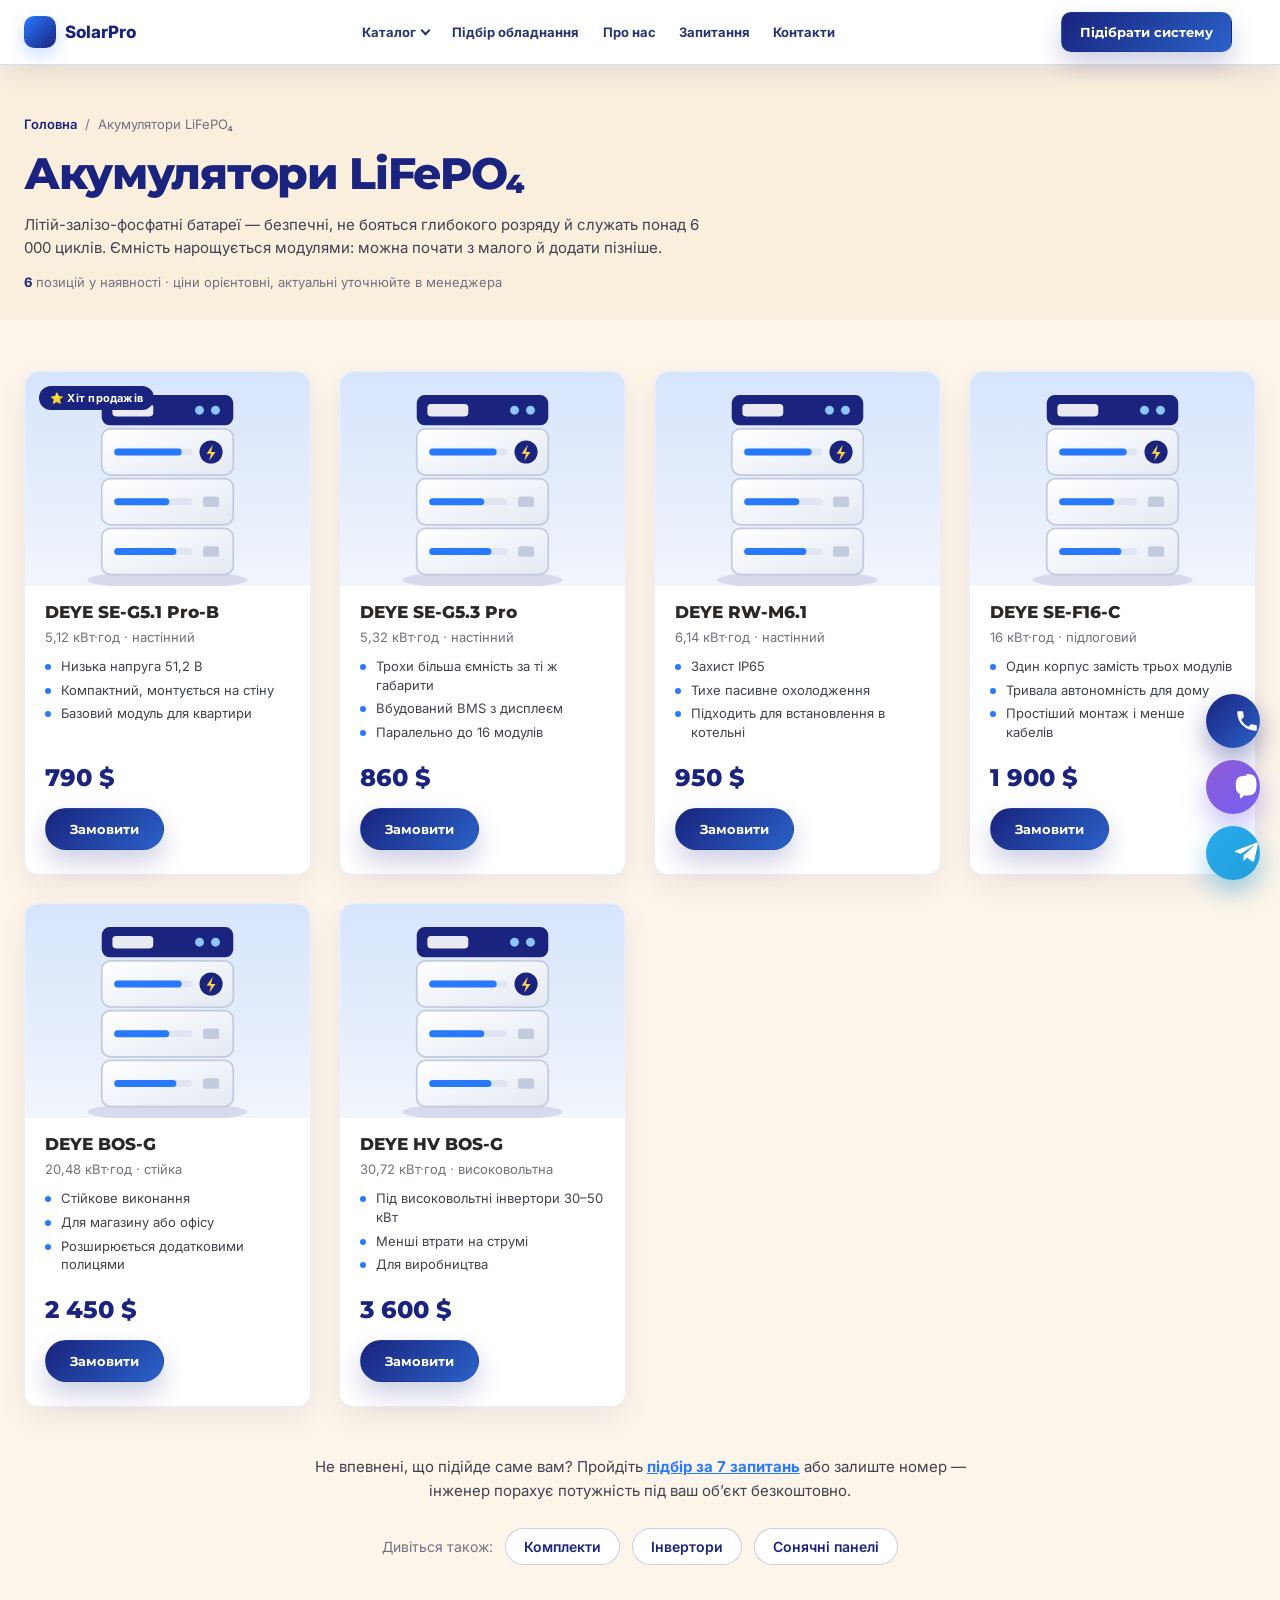
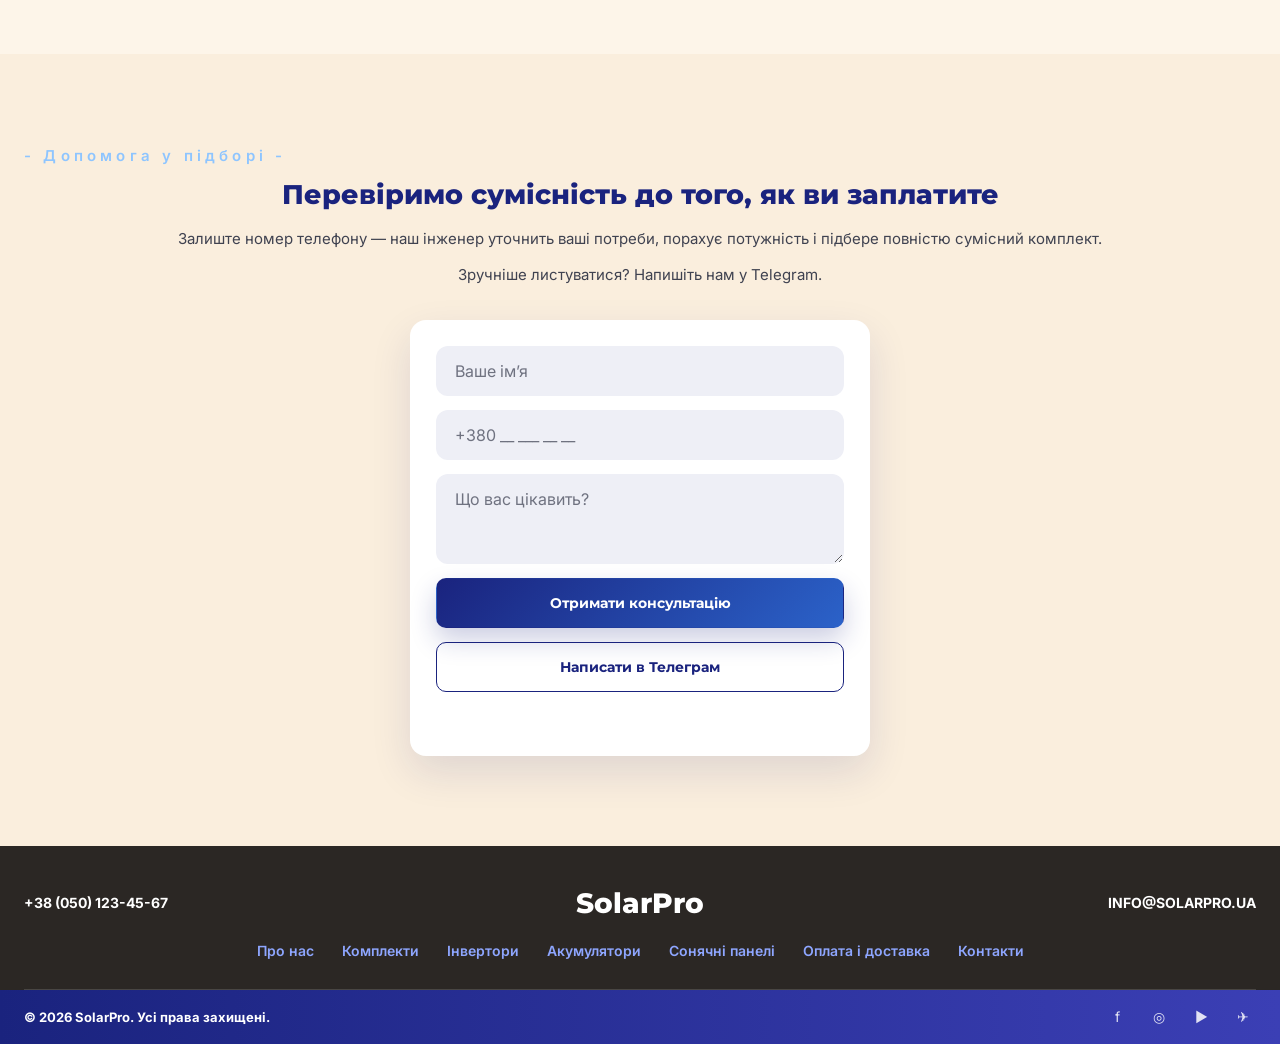
==== commit 1cb4c2c8: "Group catalog links into a Каталог dropdown The four category pages were sitting in the nav as separ" ====
--- a/batteries.html
+++ b/batteries.html
@@ -22,11 +22,22 @@
           <span class="approved-logo-mark" aria-hidden="true"></span>
           <span>SolarPro</span>
         </a>
-        <nav class="sticky-header__nav" aria-label="Каталог">
-            <a href="kits.html">Комплекти</a>
-            <a href="inverters.html">Інвертори</a>
-            <a href="batteries.html" class="is-active">Акумулятори</a>
-            <a href="panels.html">Сонячні панелі</a>
+        <nav class="sticky-header__nav" aria-label="Головне меню">
+          <div class="nav-drop">
+            <button class="nav-drop__toggle" type="button" aria-expanded="false">
+              Каталог<span class="nav-drop__caret" aria-hidden="true"></span>
+            </button>
+            <ul class="nav-drop__menu">
+              <li><a href="kits.html">Готові комплекти</a></li>
+              <li><a href="inverters.html">Інвертори</a></li>
+              <li><a href="batteries.html" class="is-active">Акумулятори</a></li>
+              <li><a href="panels.html">Сонячні панелі</a></li>
+            </ul>
+          </div>
+          <a href="index.html#selection">Підбір обладнання</a>
+          <a href="index.html#about">Про нас</a>
+          <a href="index.html#faq">Запитання</a>
+          <a href="#contacts">Контакти</a>
         </nav>
         <a class="btn btn--primary btn--sm" href="index.html#selection">Підібрати систему</a>
         <button class="sticky-header__menu" type="button" aria-label="Відкрити меню" aria-expanded="false" aria-controls="mobile-nav"></button>
@@ -38,10 +49,15 @@
         <button class="mobile-nav__close" type="button" aria-label="Закрити меню">×</button>
         <nav aria-label="Мобільне меню">
           <a href="index.html">Головна</a>
-          <a href="kits.html">Комплекти</a>
-          <a href="inverters.html">Інвертори</a>
-          <a href="batteries.html">Акумулятори</a>
-          <a href="panels.html">Сонячні панелі</a>
+          <div class="mobile-nav__group">
+            <button class="mobile-nav__toggle" type="button" aria-expanded="false">Каталог</button>
+            <div class="mobile-nav__sub">
+              <a href="kits.html">Готові комплекти</a>
+              <a href="inverters.html">Інвертори</a>
+              <a href="batteries.html">Акумулятори</a>
+              <a href="panels.html">Сонячні панелі</a>
+            </div>
+          </div>
           <a href="index.html#selection">Підбір обладнання</a>
           <a href="index.html#about">Про нас</a>
           <a href="index.html#faq">Запитання</a>
--- a/styles.css
+++ b/styles.css
@@ -2525,3 +2525,175 @@
     padding: 24px 20px;
   }
 }
+
+
+/* ============================================================
+   9. ВИПАДАЮЧЕ МЕНЮ «КАТАЛОГ»
+   ============================================================ */
+.nav-drop {
+  position: relative;
+}
+
+.nav-drop__toggle {
+  display: flex;
+  gap: 6px;
+  align-items: center;
+  padding: 0;
+  border: 0;
+  color: var(--navy-soft);
+  background: none;
+  font-size: 13px;
+  font-weight: 700;
+  white-space: nowrap;
+  cursor: pointer;
+  transition: color 180ms ease;
+}
+
+.nav-drop__toggle:hover,
+.nav-drop__toggle:focus-visible,
+.nav-drop.is-open .nav-drop__toggle {
+  color: var(--blue);
+}
+
+.nav-drop__caret {
+  width: 7px;
+  height: 7px;
+  margin-top: -3px;
+  border-right: 2px solid currentColor;
+  border-bottom: 2px solid currentColor;
+  transform: rotate(45deg);
+  transition: transform 200ms ease;
+}
+
+.nav-drop.is-open .nav-drop__caret {
+  margin-top: 2px;
+  transform: rotate(-135deg);
+}
+
+.nav-drop__menu {
+  position: absolute;
+  z-index: 20;
+  top: calc(100% + 14px);
+  left: 50%;
+  display: grid;
+  min-width: 218px;
+  margin: 0;
+  padding: 8px;
+  border: 1px solid rgba(26, 35, 126, 0.12);
+  border-radius: 12px;
+  background: #fff;
+  box-shadow: 0 18px 40px rgba(20, 38, 112, 0.22);
+  list-style: none;
+  opacity: 0;
+  transform: translate(-50%, -8px);
+  visibility: hidden;
+  transition: opacity 180ms ease, transform 180ms ease, visibility 180ms;
+}
+
+/* невидимий місток, щоб меню не зникало при русі миші вниз */
+.nav-drop__menu::before {
+  content: "";
+  position: absolute;
+  top: -14px;
+  right: 0;
+  left: 0;
+  height: 14px;
+}
+
+.nav-drop:hover .nav-drop__menu,
+.nav-drop:focus-within .nav-drop__menu,
+.nav-drop.is-open .nav-drop__menu {
+  opacity: 1;
+  transform: translate(-50%, 0);
+  visibility: visible;
+}
+
+.nav-drop__menu a {
+  display: block;
+  padding: 9px 12px;
+  border-radius: 8px;
+  color: var(--navy-soft);
+  font-size: 13px;
+  font-weight: 700;
+  text-decoration: none;
+  white-space: nowrap;
+  transition: color 160ms ease, background-color 160ms ease;
+}
+
+.nav-drop__menu a:hover,
+.nav-drop__menu a:focus-visible {
+  color: var(--blue);
+  background: #edf3ff;
+}
+
+.nav-drop__menu a.is-active {
+  color: #fff;
+  background: linear-gradient(135deg, var(--navy), #2b62c9);
+}
+
+/* --- підменю в мобільній шторці --- */
+.mobile-nav__group {
+  border-bottom: 1px solid var(--line);
+}
+
+.mobile-nav__toggle {
+  display: flex;
+  width: 100%;
+  align-items: center;
+  justify-content: space-between;
+  padding: 13px 4px;
+  border: 0;
+  color: var(--navy);
+  background: none;
+  font-size: 16px;
+  font-weight: 700;
+  text-align: left;
+  cursor: pointer;
+}
+
+.mobile-nav__toggle::after {
+  content: "";
+  width: 8px;
+  height: 8px;
+  margin-right: 6px;
+  border-right: 2px solid currentColor;
+  border-bottom: 2px solid currentColor;
+  transform: rotate(45deg);
+  transition: transform 200ms ease;
+}
+
+.mobile-nav__toggle[aria-expanded="true"]::after {
+  transform: rotate(-135deg) translate(-3px, -3px);
+}
+
+.mobile-nav__sub {
+  display: grid;
+  overflow: hidden;
+  max-height: 0;
+  transition: max-height 260ms ease;
+}
+
+.mobile-nav__group.is-open .mobile-nav__sub {
+  max-height: 260px;
+}
+
+.mobile-nav .mobile-nav__sub a {
+  padding: 11px 4px 11px 18px;
+  border-bottom: 0;
+  color: var(--navy-soft);
+  font-size: 15px;
+  font-weight: 600;
+}
+
+.mobile-nav .mobile-nav__sub a:last-child {
+  padding-bottom: 14px;
+}
+
+@media (prefers-reduced-motion: reduce) {
+  .nav-drop__menu,
+  .nav-drop__caret,
+  .mobile-nav__sub,
+  .mobile-nav__toggle::after {
+    transition: none;
+  }
+}
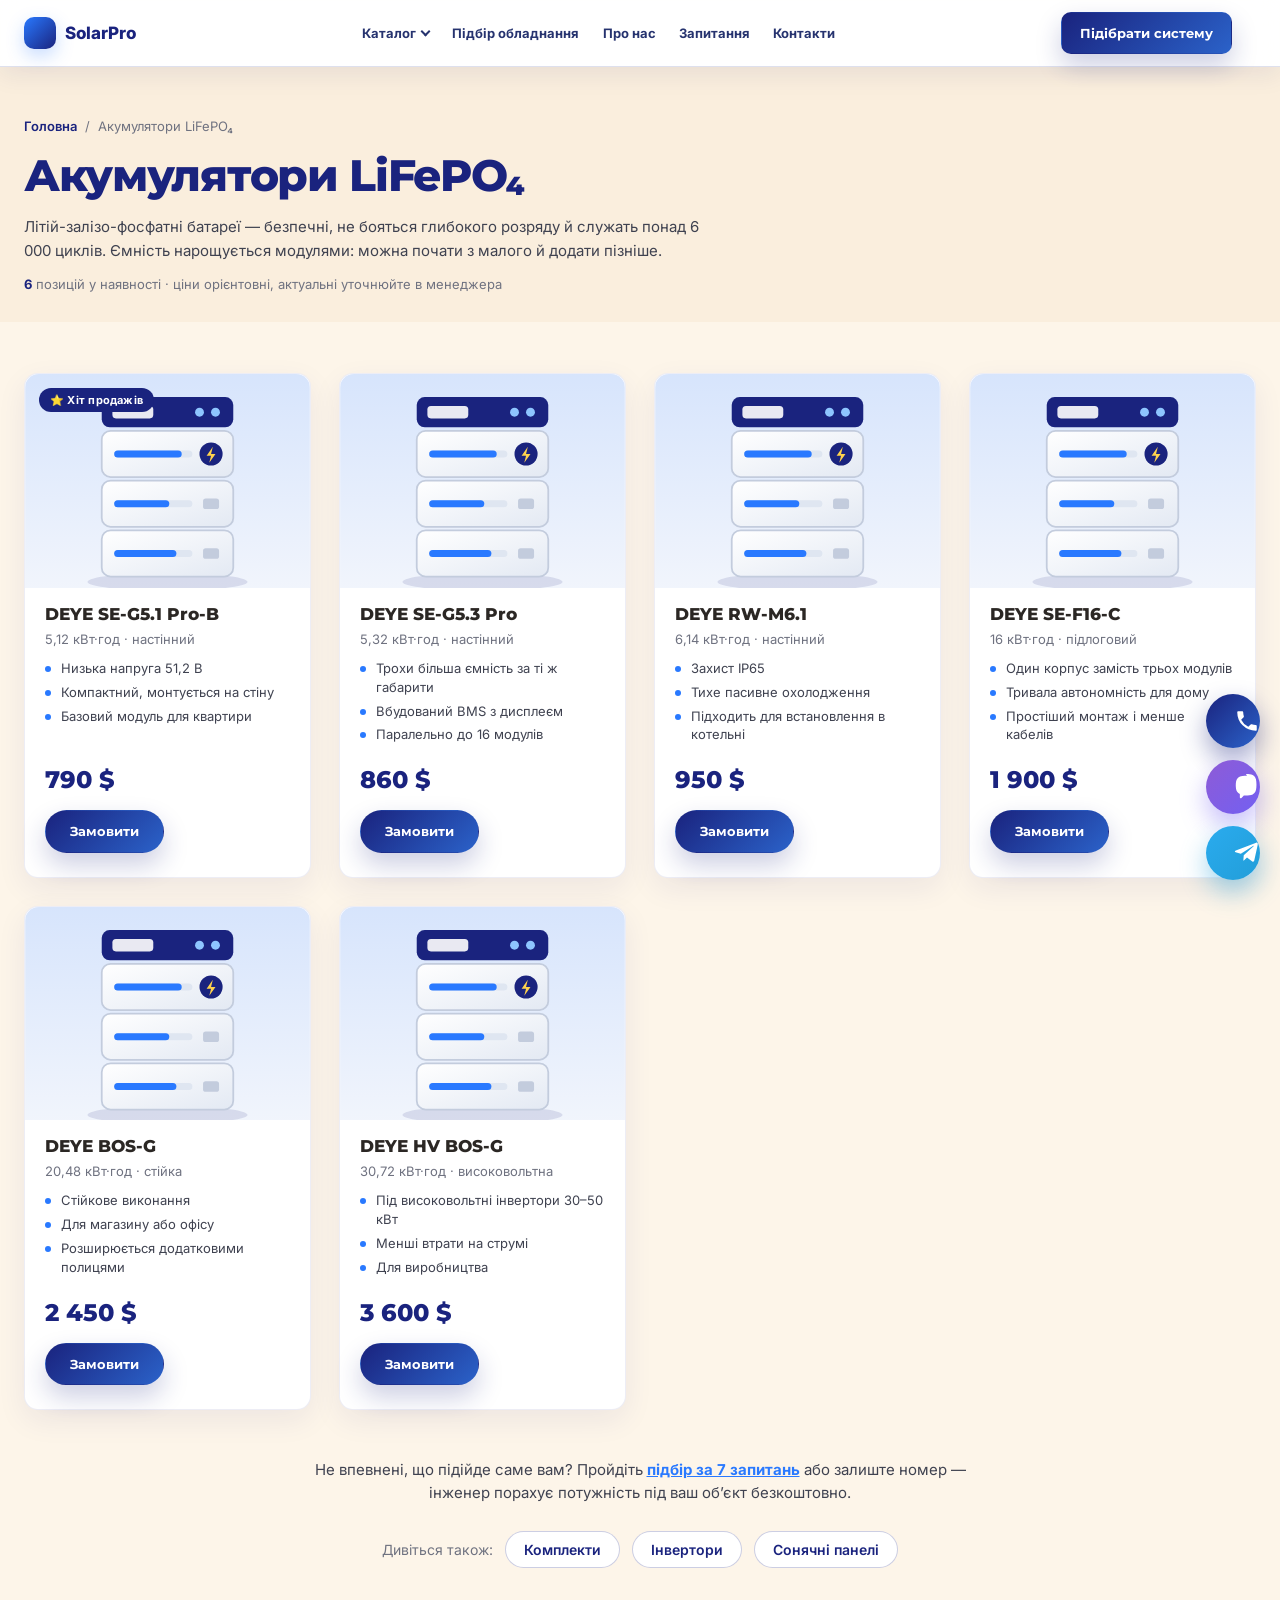
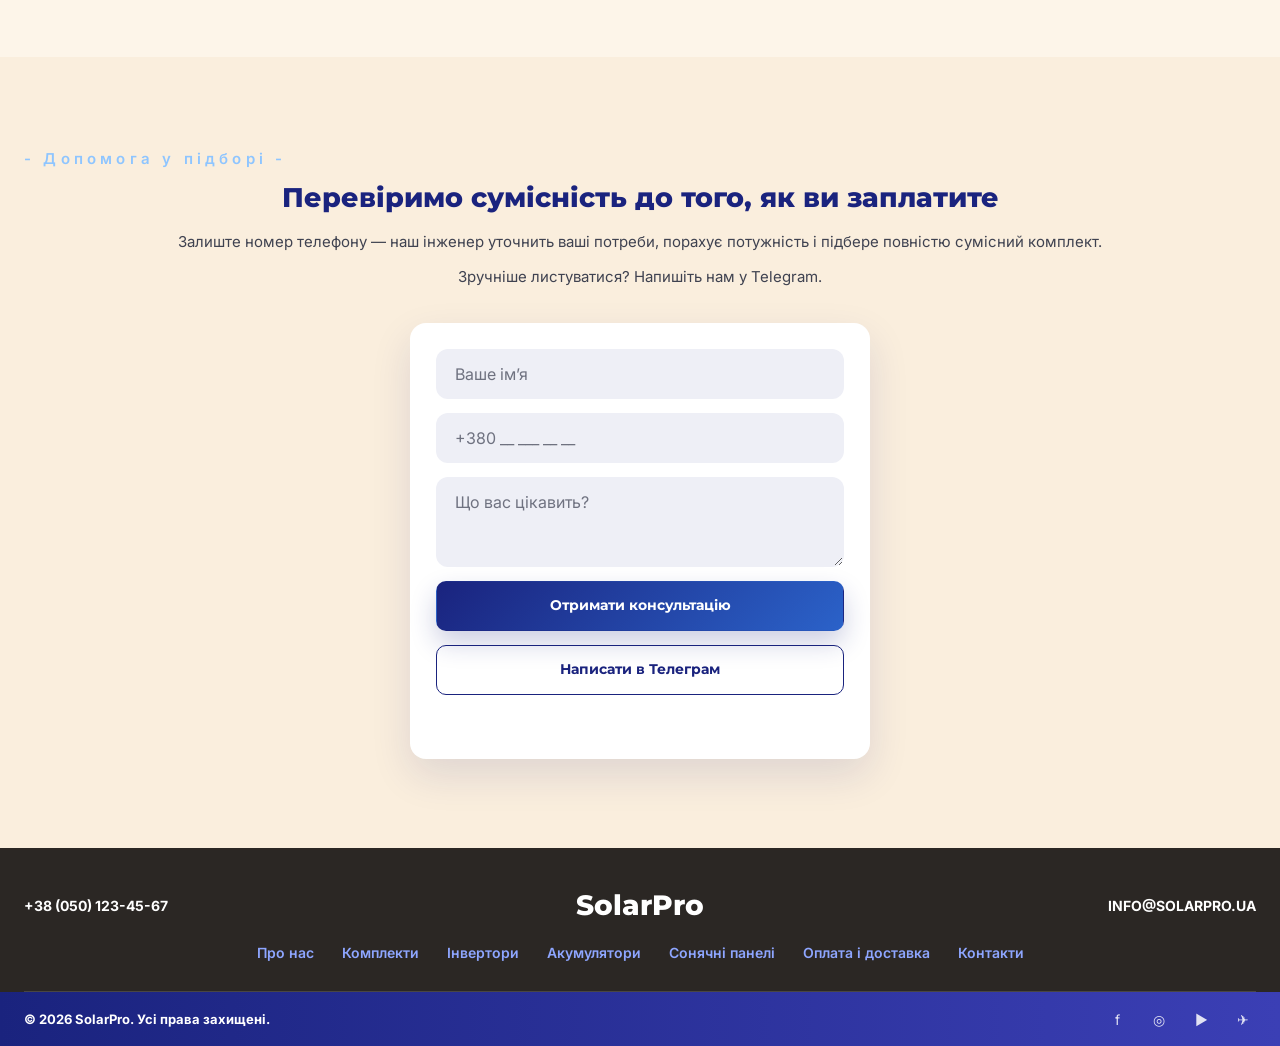
==== commit cb54c23a: "Stop the page from sliding sideways on phones with large text Screenshots from the Instagram in-app " ====
--- a/batteries.html
+++ b/batteries.html
@@ -10,7 +10,7 @@
     <link rel="preconnect" href="https://fonts.googleapis.com">
     <link rel="preconnect" href="https://fonts.gstatic.com" crossorigin>
     <link href="https://fonts.googleapis.com/css2?family=Inter:wght@400;500;600;700&family=Montserrat:wght@600;700;800&display=swap" rel="stylesheet">
-    <link rel="stylesheet" href="styles.css">
+    <link rel="stylesheet" href="styles.css?v=20260921a">
   </head>
 
   <body class="page">
@@ -192,8 +192,8 @@
       </div>
     </div>
 
-    <script src="config.js"></script>
-    <script src="products.js"></script>
-    <script src="script.js"></script>
+    <script src="config.js?v=20260921a"></script>
+    <script src="products.js?v=20260921a"></script>
+    <script src="script.js?v=20260921a"></script>
   </body>
 </html>
--- a/styles.css
+++ b/styles.css
@@ -95,6 +95,7 @@
    2. ПЕРШИЙ ЕКРАН — код узятий із approved-hero.html без змін
    ============================================================ */
 .approved-hybrid-variant {
+  container-type: inline-size;
   width: min(1440px, calc(100% - 32px));
   min-height: calc(100svh - 32px);
   margin: 16px auto;
@@ -107,7 +108,12 @@
 
 .approved-video-area {
   position: relative;
-  height: clamp(410px, 56svh, 560px);
+  /* Відео 1280×720. У правому нижньому куті кадру водяний знак Gemini:
+     x 1136–1183, y 577–623. Показуємо кадр від верху до y = 566 (на 11px вище знака),
+     тому висота = ширина × 566 / 1280. Нижче знака нічого не видно.
+     Ліміт 88svh лише ще більше підрізає низ — знак однаково лишається за кадром. */
+  height: min(calc(min(1440px, 100vw - 32px) * 566 / 1280), 88svh);
+  height: min(calc(100cqw * 566 / 1280), 88svh);
   overflow: hidden;
   background: #0b1630;
 }
@@ -118,9 +124,8 @@
   width: 100%;
   height: 100%;
   object-fit: cover;
-  object-position: center 42%;
-  transform: scale(1.035);
-  transform-origin: center;
+  /* прив'язка до верху: обрізається тільки низ кадру, разом зі знаком */
+  object-position: center top;
 }
 
 .approved-header {
@@ -2014,12 +2019,14 @@
     box-shadow: none;
   }
 
+  /* До 500px кадр вищий за 16:9, тож обрізаються боки. Зсув 40% лишає
+     правий край кадру (де знак) за межами екрана. */
   .approved-video-area {
-    height: 325px;
+    height: 360px;
   }
 
   .approved-video-area video {
-    object-position: 58% 38%;
+    object-position: 40% top;
   }
 
   .approved-header {
@@ -2123,7 +2130,7 @@
   }
 
   .carousel__track > * {
-    flex-basis: 82%;
+    flex-basis: 76%;
   }
 
   .footer__top {
@@ -2697,3 +2704,255 @@
     transition: none;
   }
 }
+
+
+/* ============================================================
+   10. КЕРУВАННЯ КАРУСЕЛЛЮ: ТОЧКИ, СТРІЛКИ, ПІДКАЗКА
+   ============================================================ */
+.carousel__controls {
+  display: none;
+  gap: 14px;
+  align-items: center;
+  justify-content: center;
+  margin-top: 20px;
+}
+
+.carousel__hint {
+  display: none;
+  margin: 14px 0 0;
+  color: var(--muted);
+  font-size: 13px;
+  text-align: center;
+}
+
+.carousel__nav {
+  display: grid;
+  width: 40px;
+  height: 40px;
+  flex: 0 0 40px;
+  place-items: center;
+  padding: 0 0 4px;
+  border: 1px solid rgba(26, 35, 126, 0.2);
+  border-radius: 50%;
+  color: var(--navy);
+  background: #fff;
+  box-shadow: 0 6px 16px rgba(26, 35, 126, 0.12);
+  font-size: 26px;
+  line-height: 1;
+  cursor: pointer;
+  transition: background-color 160ms ease, color 160ms ease, opacity 160ms ease;
+}
+
+.carousel__nav:hover:not([disabled]) {
+  color: #fff;
+  background: var(--navy);
+}
+
+.carousel__nav[disabled] {
+  cursor: default;
+  opacity: 0.3;
+}
+
+.carousel__dots {
+  display: flex;
+  gap: 8px;
+  align-items: center;
+}
+
+.carousel__dot {
+  width: 9px;
+  height: 9px;
+  padding: 0;
+  border: 0;
+  border-radius: 50%;
+  background: rgba(26, 35, 126, 0.24);
+  cursor: pointer;
+  transition: width 240ms ease, background-color 240ms ease;
+}
+
+.carousel__dot.is-active {
+  width: 26px;
+  border-radius: 5px;
+  background: var(--navy);
+}
+
+/* --- на телефоні керування замість бічних стрілок --- */
+@media (max-width: 720px) {
+  .carousel__controls {
+    display: flex;
+  }
+
+  .carousel__hint {
+    display: block;
+  }
+
+  /* натяк, що стрічка триває за краєм екрана */
+  .carousel {
+    position: relative;
+  }
+
+  .carousel::after {
+    content: "";
+    position: absolute;
+    z-index: 1;
+    top: 0;
+    right: -18px;
+    bottom: 30px;
+    width: 44px;
+    background: linear-gradient(90deg, rgba(253, 245, 233, 0), var(--cream) 78%);
+    pointer-events: none;
+  }
+}
+
+@media (prefers-reduced-motion: reduce) {
+  .carousel__dot {
+    transition: none;
+  }
+}
+
+
+/* 501–720px: при висоті 360px знак уже потрапляв би в кадр,
+   тому тут, як і на десктопі, обрізаємо низ кадру вище знака */
+@media (min-width: 501px) and (max-width: 720px) {
+  .approved-video-area {
+    height: calc(100vw * 566 / 1280);
+    height: calc(100cqw * 566 / 1280);
+  }
+
+  .approved-video-area video {
+    object-position: center top;
+  }
+}
+
+
+/* ============================================================
+   11. СТІЙКІСТЬ НА ТЕЛЕФОНАХ
+   У вбудованих браузерах (Instagram, Facebook) на Android текст часто
+   збільшений системним розміром шрифту. Довгі слова («енергонезалежності»,
+   «енергообладнання») тоді не влазять у ширину, виштовхують сторінку вбік
+   і вона починає гортатись горизонтально.
+   ============================================================ */
+html {
+  -webkit-text-size-adjust: 100%;
+  text-size-adjust: 100%;
+}
+
+/* сторінка ніколи не гортається вбік.
+   hidden — тільки на html: на body воно зробило б його окремою прокручуваною
+   областю й зламало б липку шапку. clip такого побічного ефекту не має. */
+html {
+  overflow-x: hidden;
+}
+
+@supports (overflow-x: clip) {
+  html,
+  body {
+    overflow-x: clip;
+  }
+}
+
+/* довге слово переноситься, а не вилазить за край */
+h1,
+h2,
+h3,
+.section__title,
+.cta__title,
+.advantages__title,
+.page-title,
+.approved-promise,
+.fact__num,
+.product__name {
+  overflow-wrap: break-word;
+  -webkit-hyphens: auto;
+  hyphens: auto;
+}
+
+.mobile-nav__panel a,
+.mobile-nav__panel button,
+.btn {
+  overflow-wrap: anywhere;
+}
+
+.btn {
+  height: auto;
+  padding-block: 12px;
+  line-height: 1.25;
+}
+
+@media (max-width: 720px) {
+  .section__title {
+    font-size: clamp(22px, 6.4vw, 30px);
+    letter-spacing: -0.02em;
+  }
+
+  .cta__title {
+    font-size: clamp(23px, 7vw, 32px);
+    letter-spacing: -0.02em;
+  }
+
+  .advantages__title {
+    font-size: clamp(17px, 4.8vw, 20px);
+  }
+
+  .page-title {
+    font-size: clamp(24px, 7vw, 32px);
+  }
+
+  .cta {
+    padding-inline: 18px;
+  }
+
+  .advantages {
+    padding: 26px 18px;
+  }
+
+  /* шторка меню: ширина від екрана, хрестик завжди видно */
+  .mobile-nav__panel {
+    width: min(340px, 88vw);
+    padding: 20px 18px 28px;
+  }
+
+  .mobile-nav__phone,
+  .mobile-nav__tg {
+    padding: 13px 10px;
+    font-size: 15px;
+  }
+}
+
+
+/* контакти на телефоні: підпис над значенням, колонки не розпирають екран */
+.contacts > *,
+.contacts__form .field,
+.help__form .field,
+.quiz__form .field {
+  min-width: 0;
+}
+
+.field input,
+.field textarea {
+  min-width: 0;
+}
+
+@media (max-width: 720px) {
+  .contacts__list {
+    grid-template-columns: 1fr;
+    gap: 2px 0;
+  }
+
+  .contacts__list dt {
+    margin-top: 12px;
+  }
+
+  .contacts__list dt:first-child {
+    margin-top: 0;
+  }
+
+  .contacts__list dd {
+    overflow-wrap: anywhere;
+  }
+
+  .contacts__info,
+  .contacts__form {
+    padding-inline: 18px;
+  }
+}
